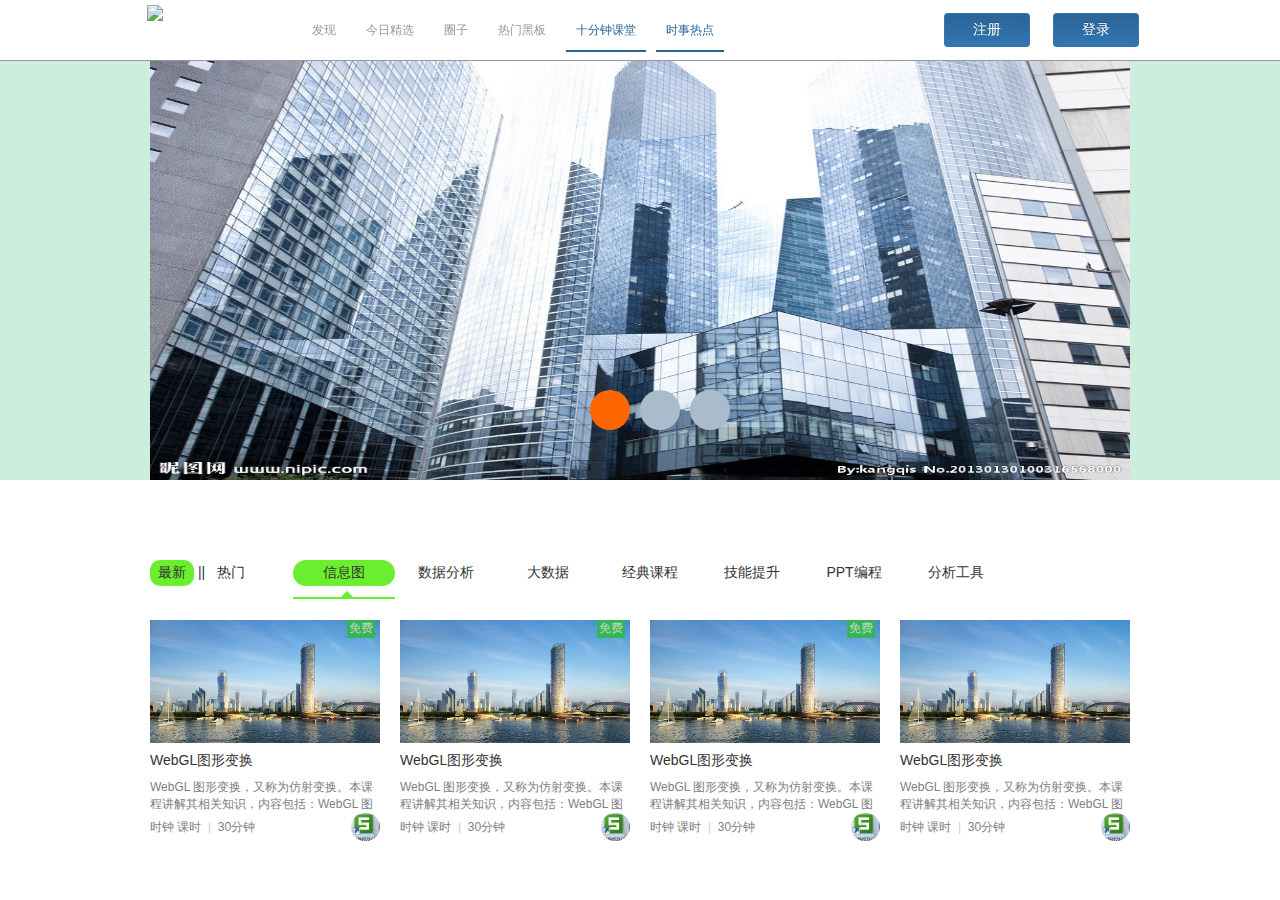
==== index.htm @ a3848d49 "主页修复" ====
<html xmlns="http://www.w3.org/1999/xhtml"><head>
    <meta http-equiv="Content-Type" content="text/html; charset=utf-8">
    <meta name="language" content="en">
    <meta http-equiv="X-UA-Compatible" content="IE=edge">
	<meta property="qc:admins" content="147147623262164525346367">
	<meta property="wb:webmaster" content="0766680cb5bd4655">
    <link href="/img/icon/site.ico" rel="icon" type="image/x-icon">
    <link href="/img/icon/site.ico" rel="shortcut icon" type="image/x-icon">
    <link href="/img/icon/site.png" rel="apple-touch-icon">
    <link rel="stylesheet" type="text/css" href="css/header.css">
    <link rel="stylesheet" type="text/css" href="css/classIndex.css">
    	<meta name="keywords" content="信息图,数据可视化,信息可视化,数据分析,大数据,信息图定制,信息图研究,知识分享,研究,兴趣">
<meta name="description" content="研趣网--聪明的研究者\学习者都在这里！">
<link rel="stylesheet" type="text/css" href="/css/simple/courseList.css">
<!-- <script type="text/javascript" src="/assets/6b9c3d24/jquery.js"></script> -->
<title>研趣网</title>
	<script type="text/javascript" src="/js/common.js"></script>
<style type="text/css">#yddContainer{display:block;font-family:Microsoft YaHei;position:relative;width:100%;height:100%;top:-4px;left:-4px;font-size:12px;border:1px solid}#yddTop{display:block;height:22px}#yddTopBorderlr{display:block;position:static;height:17px;padding:2px 28px;line-height:17px;font-size:12px;color:#5079bb;font-weight:bold;border-style:none solid;border-width:1px}#yddTopBorderlr .ydd-sp{position:absolute;top:2px;height:0;overflow:hidden}.ydd-icon{left:5px;width:17px;padding:0px 0px 0px 0px;padding-top:17px;background-position:-16px -44px}.ydd-close{right:5px;width:16px;padding-top:16px;background-position:left -44px}#yddKeyTitle{float:left;text-decoration:none}#yddMiddle{display:block;margin-bottom:10px}.ydd-tabs{display:block;margin:5px 0;padding:0 5px;height:18px;border-bottom:1px solid}.ydd-tab{display:block;float:left;height:18px;margin:0 5px -1px 0;padding:0 4px;line-height:18px;border:1px solid;border-bottom:none}.ydd-trans-container{display:block;line-height:160%}.ydd-trans-container a{text-decoration:none;}#yddBottom{position:absolute;bottom:0;left:0;width:100%;height:22px;line-height:22px;overflow:hidden;background-position:left -22px}.ydd-padding010{padding:0 10px}#yddWrapper{color:#252525;z-index:10001;background:url(chrome-extension://eopjamdnofihpioajgfdikhhbobonhbb/ab20.png);}#yddContainer{background:#fff;border-color:#4b7598}#yddTopBorderlr{border-color:#f0f8fc}#yddWrapper .ydd-sp{background-image:url(chrome-extension://eopjamdnofihpioajgfdikhhbobonhbb/ydd-sprite.png)}#yddWrapper a,#yddWrapper a:hover,#yddWrapper a:visited{color:#50799b}#yddWrapper .ydd-tabs{color:#959595}.ydd-tabs,.ydd-tab{background:#fff;border-color:#d5e7f3}#yddBottom{color:#363636}#yddWrapper{min-width:250px;max-width:400px;}</style><style id="style-1-cropbar-clipper">/* Copyright 2014 Evernote Corporation. All rights reserved. */
.en-markup-crop-options {
    top: 18px !important;
    left: 50% !important;
    margin-left: -100px !important;
    width: 200px !important;
    border: 2px rgba(255,255,255,.38) solid !important;
    border-radius: 4px !important;
}

.en-markup-crop-options div div:first-of-type {
    margin-left: 0px !important;
}
</style></head>

<body>
<!--防止另存为 无效-->
<noscript>
&lt;iframe src="*.html"&gt;&lt;/iframe&gt;
</noscript>

<div id="contents" class="contents">


<div id="header1">
    <div class="wrapper auto-width" style="width: 1007px;">
        <div class="head-menu-search">
<!--			<a id="logo" href="/">研趣网</a>-->
			<a id="logo" href="/" style="width: 150px" title="研趣网"><img src="/img/icon/logo-4.png"> </a>
            <div id="navbar">
                <a href="/">发现</a>
                <a href="/today/index">今日精选</a>
                <a href="/site/circle">圈子</a>
                <a href="/site/board">热门黑板</a>
				<a class="active" href="/site/course">十分钟课堂</a>
                <a class="active" href="/hot">时事热点</a>

                <div class="search-wrap hidden">
                    <form method="get" action="/" name="q-search" id="q-search">
                    <input id="quick-search" name="q" type="text" autocomplete="off" placeholder="搜索图表" class="q-s-i">
                    <a class="icon-search-wrap"><i class="icon-search"></i></a>
                    </form>
                </div>
                
            	<a class="search-toggle" title="搜索"><i class="icon-search"></i></a>
                <a class="a-wx" href="#" title="微信二维码"> <i class="icon-wx">&nbsp;</i>
                	<div class="wx-code hidden" style="display: none;">
                    <img src="/img/icon/wx-code-170.jpg" alt="微信二维码">
                    </div>
                </a>
                <a class="a-wb" href="http://weibo.com/u/5254083469" target="_blank" title="微博"><i class="icon-wb">&nbsp;</i>&nbsp;</a>
            </div>
        </div>
        		<div class="btngrp">
			  <a href="/user/register" class="btn btn-success" target="_blank">注册</a>
			  <a href="/user/login" class="btn btn-success" target="_blank">登录</a>
		</div>
		<script type="text/javascript"> var u={}; </script>
            </div>
    
</div>
<div id="head-box" data-tips="占位"></div>

<!-- <div id="menu-group">
  <p class="auto-margin auto-width head-tips" style="width: 1007px;">首个数据可视化研究和分享的专业平台</p>
</div> -->

  <div id="container">
<!-- <div class="container">
    <div class="course-head">
        <h2>热门课堂
            <div class="filter">
                <a href="/site/course?orderBy=hot" class="active">热门</a>
                <span>|</span>
                <a href="/site/course?orderBy=latest" class="">最新</a>
    <span>|</span>
               <a href="/site/course" class="">我的</a>
            </div>
        </h2>
    </div>

    <dl id="waterfall">
                <dd class="course-list">
            <div class="course-item">
                <div class="course-img">
                    <a href="/course/index/1">
                        <img src="/js/umeditor/php/upload/20150724/14377268003633.jpg" alt="1" class="img-responsive transform">
                    </a>
                </div>
                <div class="course-info">
                    <div class="title">
                        <a class="title-text" href="/course/index/1">
                            第一堂课                        </a>
                        <a href="/sns/board/100363" title="岚岚">
                            <img class="head-img" src="http://img.rinterest.cn/img/user/20150314/h/irF5JN5550314e0d0c82.png" height="26" width="26">
                        </a>
                    </div>
                    <div class="metas clearfix">
                        <span class="num" title="学员数"><i class="icon-member"></i>3</span>
                        <span class="comment" title="评论数"><i class="icon-comment"></i>2</span>
                        <span class="course-price-widget">
                            <span class="price">免费</span>
                        </span>
                    </div>
                </div>
            </div>
        </dd>
                <dd class="course-list">
            <div class="course-item">
                <div class="course-img">
                    <a href="/course/index/5">
                        <img src="/img/course/201508/s/jioc4Wb55d1515dab148.gif" alt="5" class="img-responsive transform">
                    </a>
                </div>
                <div class="course-info">
                    <div class="title">
                        <a class="title-text" href="/course/index/5">
                            课堂5                        </a>
                        <a href="/sns/board/100366" title="金东华2">
                            <img class="head-img" src="http://img.rinterest.cn/img/user/20150820/h/f0ITrLe55d5327a031f7.jpg" height="26" width="26">
                        </a>
                    </div>
                    <div class="metas clearfix">
                        <span class="num" title="学员数"><i class="icon-member"></i>0</span>
                        <span class="comment" title="评论数"><i class="icon-comment"></i>0</span>
                        <span class="course-price-widget">
                            <span class="price">0.01 元</span>
                        </span>
                    </div>
                </div>
            </div>
        </dd>
                <dd class="course-list">
            <div class="course-item">
                <div class="course-img">
                    <a href="/course/index/2">
                        <img src="/img/pin/201507/24/m/yWwpy5F55b20e3fc7574.jpg" alt="2" class="img-responsive transform">
                    </a>
                </div>
                <div class="course-info">
                    <div class="title">
                        <a class="title-text" href="/course/index/2">
                            第二堂课                        </a>
                        <a href="/sns/board/100366" title="金东华2">
                            <img class="head-img" src="http://img.rinterest.cn/img/user/20150820/h/f0ITrLe55d5327a031f7.jpg" height="26" width="26">
                        </a>
                    </div>
                    <div class="metas clearfix">
                        <span class="num" title="学员数"><i class="icon-member"></i>0</span>
                        <span class="comment" title="评论数"><i class="icon-comment"></i>1</span>
                        <span class="course-price-widget">
                            <span class="price">989.23 元</span>
                        </span>
                    </div>
                </div>
            </div>
        </dd>
            </dl>
  </div>
 -->
    <div class="banner" id="banner-id">
      <div class="banner-wth980">
        <div class="banner-cont banner">
          <ul class="banner-pic-wrap" id="banner-pic-cont">
            <li class="tuijian" ><a href="###"><img id="tuijian1" src="img/01.jpg" alt="推荐课程1"></a>推荐1</li>
            <li class="tuijian" ><a href="###"><img id="tuijian2" src="img/02.jpg" alt="推荐课程2"></a>推荐2</li>
            <li class="tuijian" ><a href="###"><img id="tuijian3" src="img/03.jpg" alt="推荐课程3"></a>推荐3</li>
          </ul>
        <!--  <div class="tab-icon">
          <a class="curr"></a>
          <a class=""></a>
          <a class=""></a>
        </div> -->
          <a href="#" class="left-btn unslider-arrow prev" id="left-btn" title="向后"></a>
          <a href="#" class="right-btn unslider-arrow next" id="right-btn" title="向前"></a>
        </div>
      </div>
    </div>
    
    <div class="cont">
      <div style="visibility: hidden;height: 60px; line-height: 60px;">留作网站活动宣传展示的位置</div>
      <div class="classify">
        <div class="hot-and-newest">
          <a class="bgc-change" alt="最新">最新</a>
          <span>||</span>
          <a alt="热门">热门</a>
        </div>
        <div class="course-type">
          <ul>
            <li class="course-item-bgc" id="course-item1">信息图</li>
            <li id="course-item2">数据分析</li>
            <li id="course-item3">大数据</li>
            <li id="course-item4">经典课程</li>
            <li id="course-item5">技能提升</li>
            <li id="course-item6">PPT编程</li>
            <li id="course-item7">分析工具</li>
          </ul>
          <div class="bordr-line"></div>
        </div>
      </div>
      <div class="course-cont clearfix">
        <div class="course-list-wrap">
          <div class="course-info">
            <div class="cs-info-img">
             <a href="###" id="playId1" title="课程封面">
               <img src="img/03.jpg" alt="课程名称" title="课程名称">
             </a>
              <i class="play-icon"></i>
              <span class="free-label">免费</span>
            </div>
            <h2 class="course-title">WebGL图形变换</h2>
            <div class="course-introduce">
              <p>
                WebGL 图形变换，又称为仿射变换。本课程讲解其相关知识，内容包括：WebGL 图形的平移、缩放和旋转，理论结合实践，希望帮助学员深入理解并掌握。
              </p>
            </div>
             <div class="course-relative">
               <div class="course-duration clearfix">
                 <i>时钟</i>
                 <span>课时&nbsp;</span>
                 <span class="divise-line">|</span>
                 <span>&nbsp;30分钟</span>
               </div>
               <div class="course-teacher clearfix">
                 <img src="img/05.jpg" alt="授课老师">
               </div>
               <span class="course-stds">2015人在学</span>
               <div style="width:100;height:2.4em;visibility:hidden;">占位</div>
                <div class="choose-more">
                  <em>4.9分</em>
                  <!-- <em class="course-need-pay">￥99</em> -->
                </div>
             </div>

          </div>
          <div class="course-info">
            <div class="cs-info-img">
              <a href="###" id="playId1" title="课程封面">
                <img  src="img/03.jpg" alt="课程名称" title="课程名称">
              </a>
              <i class="play-icon"></i>
              <span class="free-label">免费</span>
            </div>
            <h2 class="course-title">WebGL图形变换</h2>
            <div class="course-introduce">
              <p>
                WebGL 图形变换，又称为仿射变换。本课程讲解其相关知识，内容包括：WebGL 图形的平移、缩放和旋转，理论结合实践，希望帮助学员深入理解并掌握。
              </p>
            </div>
             <div class="course-relative">
               <div class="course-duration clearfix">
                 <i>时钟</i>
                 <span>课时&nbsp;</span>
                 <span class="divise-line">|</span>
                 <span>&nbsp;30分钟</span>
               </div>
               <div class="course-teacher clearfix">
                 <img src="img/05.jpg" alt="授课老师">
               </div>
               <span class="course-stds">2015人在学</span>
               <div style="width:100;height:2.4em;visibility:hidden;">占位</div>
                <div class="choose-more">
                  <em>4.9分</em>
                  <!-- <em class="course-need-pay">￥99</em> -->
                </div>
             </div>

          </div>
          <div class="course-info">
            <div class="cs-info-img">
             <a href="###" id="playId1" title="课程封面">
                <img src="img/03.jpg" alt="课程名称" title="课程名称">
              </a>
              <i class="play-icon"></i>
              <span class="free-label">免费</span>
            </div>
            <h2 class="course-title">WebGL图形变换</h2>
            <div class="course-introduce">
              <p>
                WebGL 图形变换，又称为仿射变换。本课程讲解其相关知识，内容包括：WebGL 图形的平移、缩放和旋转，理论结合实践，希望帮助学员深入理解并掌握。
              </p>
            </div>
             <div class="course-relative">
               <div class="course-duration clearfix">
                 <i>时钟</i>
                 <span>课时&nbsp;</span>
                 <span class="divise-line">|</span>
                 <span>&nbsp;30分钟</span>
               </div>
               <div class="course-teacher clearfix">
                 <img src="img/05.jpg" alt="授课老师">
               </div>
               <span class="course-stds">2015人在学</span>
               <div style="width:100;height:2.4em;visibility:hidden;">占位</div>
                <div class="choose-more">
                  <em>4.9分</em>
                  <!-- <em class="course-need-pay">￥99</em> -->
                </div>
             </div>

          </div>
          <div class="course-info">
            <div class="cs-info-img">
              <a href="###" id="playId1" title="课程封面">
                <img src="img/03.jpg" alt="课程名称" title="课程名称">
              </a>
              <i class="play-icon"></i>
              <!-- <span class="free-label">免费</span> -->
            </div>
            <h2 class="course-title">WebGL图形变换</h2>
            <div class="course-introduce">
              <p>
                WebGL 图形变换，又称为仿射变换。本课程讲解其相关知识，内容包括：WebGL 图形的平移、缩放和旋转，理论结合实践，希望帮助学员深入理解并掌握。
              </p>
            </div>
             <div class="course-relative">
               <div class="course-duration clearfix">
                 <i>时钟</i>
                 <span>课时&nbsp;</span>
                  <span class="divise-line">|</span>
                 <span>&nbsp;30分钟</span>
               </div>
               <div class="course-teacher clearfix">
                 <img src="img/05.jpg" alt="授课老师">
               </div>
               <span class="course-stds clearfix">2015人在学</span>
               <div style="width:100;height:2.4em;visibility:hidden;">占位</div>
                <div class="choose-more">
                  <em>4.9分</em>
                  <em class="course-need-pay">￥99</em>
                </div>
             </div>
            
          </div>





           <div class="course-info">
            <div class="cs-info-img">
              <a href="###" id="playId1" title="课程封面">
                <img src="img/03.jpg" alt="课程名称" title="课程名称">
              </a>
              <i class="play-icon"></i>
              <!-- <span class="free-label">免费</span> -->
            </div>
            <h2 class="course-title">WebGL图形变换</h2>
            <div class="course-introduce">
              <p>
                WebGL 图形变换，又称为仿射变换。本课程讲解其相关知识，内容包括：WebGL 图形的平移、缩放和旋转，理论结合实践，希望帮助学员深入理解并掌握。
              </p>
            </div>
             <div class="course-relative">
               <div class="course-duration clearfix">
                 <i>时钟</i>
                 <span>课时&nbsp;</span>
                  <span class="divise-line">|</span>
                 <span>&nbsp;30分钟</span>
               </div>
               <div class="course-teacher clearfix">
                 <img src="img/05.jpg" alt="授课老师">
               </div>
               <span class="course-stds clearfix">2015人在学</span>
               <div style="width:100;height:2.4em;visibility:hidden;">占位</div>
                <div class="choose-more">
                  <em>4.9分</em>
                  <em class="course-need-pay">￥99</em>
                </div>
             </div>
            
          </div> <div class="course-info">
            <div class="cs-info-img">
              <a href="###" id="playId1" title="课程封面">
                <img src="img/03.jpg" alt="课程名称" title="课程名称">
              </a>
              <i class="play-icon"></i>
              <!-- <span class="free-label">免费</span> -->
            </div>
            <h2 class="course-title">WebGL图形变换</h2>
            <div class="course-introduce">
              <p>
                WebGL 图形变换，又称为仿射变换。本课程讲解其相关知识，内容包括：WebGL 图形的平移、缩放和旋转，理论结合实践，希望帮助学员深入理解并掌握。
              </p>
            </div>
             <div class="course-relative">
               <div class="course-duration clearfix">
                 <i>时钟</i>
                 <span>课时&nbsp;</span>
                  <span class="divise-line">|</span>
                 <span>&nbsp;30分钟</span>
               </div>
               <div class="course-teacher clearfix">
                 <img src="img/05.jpg" alt="授课老师">
               </div>
               <span class="course-stds clearfix">2015人在学</span>
               <div style="width:100;height:2.4em;visibility:hidden;">占位</div>
                <div class="choose-more">
                  <em>4.9分</em>
                  <em class="course-need-pay">￥99</em>
                </div>
             </div>
            
          </div> <div class="course-info">
            <div class="cs-info-img">
              <a href="###" id="playId1" title="课程封面">
                <img src="img/03.jpg" alt="课程名称" title="课程名称">
              </a>
              <i class="play-icon"></i>
              <!-- <span class="free-label">免费</span> -->
            </div>
            <h2 class="course-title">WebGL图形变换</h2>
            <div class="course-introduce">
              <p>
                WebGL 图形变换，又称为仿射变换。本课程讲解其相关知识，内容包括：WebGL 图形的平移、缩放和旋转，理论结合实践，希望帮助学员深入理解并掌握。
              </p>
            </div>
             <div class="course-relative">
               <div class="course-duration clearfix">
                 <i>时钟</i>
                 <span>课时&nbsp;</span>
                  <span class="divise-line">|</span>
                 <span>&nbsp;30分钟</span>
               </div>
               <div class="course-teacher clearfix">
                 <img src="img/05.jpg" alt="授课老师">
               </div>
               <span class="course-stds clearfix">2015人在学</span>
               <div style="width:100;height:2.4em;visibility:hidden;">占位</div>
                <div class="choose-more">
                  <em>4.9分</em>
                  <em class="course-need-pay">￥99</em>
                </div>
             </div>
            
          </div> <div class="course-info">
            <div class="cs-info-img">
              <a href="###" id="playId1" title="课程封面">
                <img src="img/03.jpg" alt="课程名称" title="课程名称">
              </a>
              <i class="play-icon"></i>
              <!-- <span class="free-label">免费</span> -->
            </div>
            <h2 class="course-title">WebGL图形变换</h2>
            <div class="course-introduce">
              <p>
                WebGL 图形变换，又称为仿射变换。本课程讲解其相关知识，内容包括：WebGL 图形的平移、缩放和旋转，理论结合实践，希望帮助学员深入理解并掌握。
              </p>
            </div>
             <div class="course-relative">
               <div class="course-duration clearfix">
                 <i>时钟</i>
                 <span>课时&nbsp;</span>
                  <span class="divise-line">|</span>
                 <span>&nbsp;30分钟</span>
               </div>
               <div class="course-teacher clearfix">
                 <img src="img/05.jpg" alt="授课老师">
               </div>
               <span class="course-stds clearfix">2015人在学</span>
               <div style="width:100;height:2.4em;visibility:hidden;">占位</div>
                <div class="choose-more">
                  <em>4.9分</em>
                  <em class="course-need-pay">￥99</em>
                </div>
             </div>
            
          </div>
        </div>
      </div>

      <div class="load-more"><a>更多课程</a></div>

      <div class="Consulting" style="display: none">
        <div>
          <h3>推荐的机构或讲师</h3>
          <a href="" >申请加入</a>
        </div>
        <div class="Consult-wrap">
          <div class="Consult-list1"></div>
          <div class="Consult-list2"></div>
          <div class="Consult-list3"></div>
          <div class="Consult-list4"></div>
          <div class="Consult-list5"></div>
        </div>
      </div>
    </div>
    </div>
  <script src="js/jquery-1.11.3.js"></script>
  <script src="js/courseIndex.js"></script>
  <script src="js/unslider.js"></script>
  <script >
    $(function() { 
        $('.banner').unslider({
          dots: true,
          fluid: true,  //false支持响应式
          arrow : false
        });
        
        $('.unslider-arrow').click(function() {
          var unslider = $('.banner').unslider();
          var fn = this.className.split(' ')[1];
          unslider.data('unslider')[fn]();
        });
    });
  </script>
</body>
</html>
---- css/header.css ----
@charset "utf-8";body{font:100%/1.4 "微软雅黑",Arial,Helvetica,Verdana;background:url(../images/bg.gif) repeat #eee;text-align:left}html,body,h1,h2,h3,h4,h5,h6,fieldset,legend,div,p{padding:0;margin:0;text-align:left}ol,ul,ul li,dl,dl dd{list-style:none;padding:0;margin:0}.container{width:980px;margin:0 auto;display:block}em,i{font-style:normal}a img{border:0}a,a:link,a:active,a:focus{text-decoration:none;color:#999}a:hover{text-decoration:none}*:focus{outline:0}.left{float:left;text-align:left}.right{float:right;text-align:right}.width-100{width:100px}.width-200{width:200px}.width-300{width:300px}.width-400{width:400px}.m-l-10{margin-left:10px}.m-l-20{margin-left:20px}.f-12{font-size:12px}.f-14{font-size:14px}.f-16{font-size:16px}.hidden{display:none}.opacity{filter:alpha(opacity=80);opacity:.8}body{background:url(../images/slash-bg.jpg) repeat #f8f8f8;background-image:none}a:hover{color:#2a6496}html,body{overflow:hidden}#header1{position:fixed;top:0;left:0;width:100%;height:60px;z-index:997;margin-bottom:2px;border-bottom:1px solid #999;background-color:#fff}#header1 .wrapper{width:80%;margin:0 auto;height:50px}#header1 .wrapper .btngrp{height:50px;width:220px;float:right;padding-top:8px;margin-top:5px}#header1 .wrapper .btngrp a{color:#fff;width:60px;margin-left:20px}#header1 .wrapper .head-menu-search{width:72%;text-align:left;float:left}#header1 .wrapper .head-menu-search #logo{text-align:left;float:left;width:90px;height:60px;line-height:60px;vertical-align:middle;margin-left:10px;font-size:20px;font-weight:600;color:#2a6496}#header1 .wrapper .head-menu-search #logo img{margin-top:5px}#header1 .wrapper .head-menu-search .search-wrap{padding-left:5px;text-align:left;float:left;position:relative;margin:4px 10px 0 0}#header1 .wrapper .head-menu-search .search-wrap .q-s-i{height:30px;line-height:30px;padding:0 10px;color:#999;width:150px;padding-right:50px;border:1px solid #f60;font-size:14px;box-shadow:1px 1px 3px #ff8533 inset;-webkit-box-shadow:1px 1px 3px #ff8533 inset;-moz-box-shadow:1px 1px 3px #ff8533 inset;-webkit-border-radius:4px;-moz-border-radius:4px;-ms-border-radius:4px;-o-border-radius:4px;border-radius:4px}#header1 .wrapper .head-menu-search .search-wrap .icon-search-wrap{position:absolute;top:0;right:-8px;width:40px;height:32px;line-height:32px;text-align:center;cursor:pointer;display:inline-block;background-color:#ccc;-webkit-border-radius:0 4px 4px 0;-moz-border-radius:0 4px 4px 0;-ms-border-radius:0 4px 4px 0;-o-border-radius:0 4px 4px 0;border-radius:0 4px 4px 0;background-color:#f60;*background-color:#f60;background-image:-moz-linear-gradient(top,#f60,#ff8533);background-image:-webkit-gradient(linear,left top,left bottom,color-stop(0,#f60),color-stop(1,#ff8533));background-image:-o-linear-gradient(top,#f60,#ff8533);filter:progid:DXImageTransform.Microsoft.gradient(startColorstr='#ff6600',endColorstr='#ff8533',GradientType='0')}#header1 .wrapper .head-menu-search .search-wrap .icon-search-wrap:hover{background-image:none;background-color:#ff8533}#header1 .wrapper .head-menu-search .search-wrap .icon-search{background:url(../images/glyphicons-halflings.png) -42px 6px no-repeat;width:24px;height:24px;line-height:24px;margin:3px 0 0 10px;float:left}#header1 .wrapper #navbar{height:40px;line-height:40px;margin-top:10px}#header1 .wrapper #navbar .operate{text-align:left;float:left}#header1 .wrapper #navbar a{padding:0 10px;display:block;text-align:left;float:left;margin:0 5px}#header1 .wrapper #navbar a.active{border-bottom:2px solid #2a6496;color:#2a6496}#header1 .wrapper #navbar a:color{color:#f60;border-bottom:2px solid #f60}#header1 .wrapper #navbar .a-wx,#header1 .wrapper #navbar .a-wb{margin-top:15px;padding:0;width:20px}#header1 .wrapper #navbar .icon-wb{background:url(../images/wx-wb.png) -16px 0 no-repeat;width:16px;height:16px;text-align:left;float:left}#header1 .wrapper #navbar .icon-wx{background:url(../images/wx-wb.png) 0 0 no-repeat;width:16px;text-align:left;float:left;height:16px}#header1 .wrapper #navbar .a-wb:hover>.icon-wb{background:url(../images/wx-wb.png) -16px -16px no-repeat}#header1 .wrapper #navbar .a-wx:hover>.icon-wx{background:url(../images/wx-wb.png) 0 -16px no-repeat}#header1 .wrapper #navbar .search-toggle{margin-top:10px;cursor:pointer}#header1 .wrapper #navbar .search-toggle .icon-search{background:url(../images/glyphicons-halflings.png) -42px 6px no-repeat;width:24px;height:24px;float:left}#header1 .wrapper #user-info{height:50px;line-height:50px;width:25%;float:right;z-index:998;padding-left:2px}#header1 .wrapper #user-info li{width:100px;float:right;position:relative;margin-top:10px;margin-left:1px;cursor:pointer;color:#eee;color:#333}#header1 .wrapper #user-info li .user-pop-wrap{position:absolute;top:40px;left:-5px;width:150px;height:auto;display:none}#header1 .wrapper #user-info li .user-pop-wrap .pop-head-top{width:100%;height:10px;overflow:hidden;text-align:left;float:left;display:block}#header1 .wrapper #user-info li .user-pop-wrap .pop-head-top .icon-top{width:18px;height:10px;left:18px;top:7px;background:url(../images/top-arrow.png) no-repeat;position:absolute}#header1 .wrapper #user-info li .user-pop-wrap .user-pop{box-shadow:0 0 5px 1px #888;-webkit-box-shadow:0 0 5px 1px #888;-moz-box-shadow:0 0 5px 1px #888;background-color:#fff;margin:5px;height:auto;overflow:hidden;text-align:left;float:left}#header1 .wrapper #user-info li .user-pop-wrap .user-pop .list-a{width:150px;height:40px;line-height:40px;text-align:left;float:left;display:block;color:#999}#header1 .wrapper #user-info li .user-pop-wrap .user-pop .list-a i{height:14px;line-height:14px;width:14px;background:url(../images/glyphicons-halflings.png) no-repeat;overflow:hidden;text-align:left;float:left;margin:13px}#header1 .wrapper #user-info li .user-pop-wrap .user-pop .list-a .icon-upload{background-position:-288px -144px}#header1 .wrapper #user-info li .user-pop-wrap .user-pop .list-a .icon-increate{background-position:-216px 0}#header1 .wrapper #user-info li .user-pop-wrap .user-pop .list-a .icon-my{background-position:-168px 0}#header1 .wrapper #user-info li .user-pop-wrap .user-pop .list-a .icon-fans{background-position:-240px -24px}#header1 .wrapper #user-info li .user-pop-wrap .user-pop .list-a .icon-letter{background-position:-72px 0}#header1 .wrapper #user-info li .user-pop-wrap .user-pop .list-a .icon-logout{background-position:-336px -96px}#header1 .wrapper #user-info li .user-pop-wrap .user-pop .list-a .icon-setting{background-position:-360px -144px}#header1 .wrapper #user-info li .user-pop-wrap .user-pop .list-a:hover{color:#333;background-color:#2a6496}#header1 .wrapper #user-info li .user-pop-wrap .user-pop .a-line{border-bottom:1px solid #ccc}#header1 .wrapper #user-info li .long-pop{width:500px;left:-300px;z-index:99999}#header1 .wrapper #user-info li .long-pop .pop-head-top .icon-top{left:312px}#header1 .wrapper #user-info li .long-pop dt,#header1 .wrapper #user-info li .long-pop h4{background-color:#edf0f7;color:#647892;height:36px;line-height:36px;padding:0 20px;text-align:left;float:left;overflow:hidden;width:460px}#header1 .wrapper #user-info li .long-pop dd{height:45px;line-height:45px;width:460px;padding:0 20px;text-align:left;float:left;overflow:hidden;border-top:1px solid #e2e2e2;position:relative}#header1 .wrapper #user-info li .long-pop dd .msg-name{width:100px;border-right:1px dotted #c8c8c8;text-align:left;float:left;font-weight:600;font-size:14px;color:#353034}#header1 .wrapper #user-info li .long-pop dd .msg-body{width:340px;text-align:left;float:left;font-size:14px;padding-left:15px;display:block;overflow:hidden;color:#4c4c4c}#header1 .wrapper #user-info li .long-pop dd .msg-body a{float:none;display:inline;height:45px;line-height:45px;vertical-align:middle;border:0;color:#3f3f3f;padding-left:5px}#header1 .wrapper #user-info li .long-pop dd .msg-body a img{width:30px;height:30px;margin-top:7px;text-align:left;float:left;margin-right:5px;-webkit-border-radius:2px;-moz-border-radius:2px;-ms-border-radius:2px;-o-border-radius:2px;border-radius:2px}#header1 .wrapper #user-info li .long-pop dd .msg-body a:hover{color:#f60;text-decoration:underline}#header1 .wrapper #user-info li .long-pop dd .msg-body .msg-time{font-size:12px;padding-left:15px;color:#999}#header1 .wrapper #user-info li .long-pop dd .icon-msg-delete{position:absolute;width:24px;height:24px;line-height:24px;right:10px;top:10px;display:block;background:url(../images/glyphicons-halflings.png) -451px 5px no-repeat;cursor:pointer}#header1 .wrapper #user-info li .long-pop dd:hover{background-color:#f2f2f2}#header1 .wrapper #user-info li .long-pop .msg-end{border-top:1px solid #e2e2e2}#header1 .wrapper #user-info li .long-pop .msg-end span{text-align:center;width:50%;text-align:left;float:left}#header1 .wrapper #user-info li .long-pop .msg-end .msg-more a{color:#647892}#header1 .wrapper #user-info li .long-pop .msg-end .msg-more a:hover{text-decoration:underline}#header1 .wrapper #user-info li .long-pop .empty-msg{width:100%;height:120px;line-height:120px;text-align:center;overflow:hidden;text-align:left;float:left;color:#999}#header1 .wrapper #user-info li #msg-loading{width:100%;height:100px;line-height:100px;text-align:center;vertical-align:middle;text-align:left;float:left;overflow:hidden}#header1 .wrapper #user-info li #msg-loading img{margin-top:40px}#header1 .wrapper #user-info #add{height:40px;line-height:40px;width:40px;height:auto;min-height:40px}#header1 .wrapper #user-info #add .icon-plus{width:30px;height:30px;line-height:30px;background:url(../images/site-icon.png) -240px 0 no-repeat;margin:5px;overflow:hidden;text-align:left;float:left}#header1 .wrapper #user-info #add .icon-plus:hover{background:url(../images/site-icon-hover.png) -240px 0 no-repeat}#header1 .wrapper #user-info #add .user-pop{width:150px}#header1 .wrapper #user-info #msg{height:40px;line-height:40px;width:40px;height:auto;min-height:40px}#header1 .wrapper #user-info #msg .icon-alarm{width:30px;height:30px;line-height:30px;background:url(../images/site-icon.png) -120px 0 no-repeat;margin:5px;overflow:hidden;text-align:left;float:left}#header1 .wrapper #user-info #msg .icon-alarm:hover{background:url(../images/site-icon-hover.png) -120px 0 no-repeat}#header1 .wrapper #user-info #msg .icon-alarm b{width:20px;height:20px;line-height:20px;background-color:#2a6496;font-family:Georgia;font-size:16px;font-weight:100;position:absolute;text-align:center;color:#fff;top:20px;left:20px}#header1 .wrapper #user-info #i{width:auto;height:40px;line-height:40px;font-size:16px;padding:0 10px}#header1 .wrapper #user-info #i span img{width:30px;height:30px;margin:5px 10px 0 0;text-align:left;float:left}#header1 .wrapper #user-info #i span b{font-weight:400;width:auto;padding-right:10px;text-align:left;float:left}#header1 .wrapper #user-info #i span .icon-drop{background:url(../images/glyphicons-halflings.png) -312px -120px no-repeat;overflow:hidden;text-align:left;float:left;margin:12px 5px;height:14px;line-height:14px;width:14px}#header1 .wrapper #user-info li.li-click .user-pop-wrap{display:block}#header1 .wrapper #user-info li.li-hover{color:#2a6496;background-color:#f4f4f4}#header1 .wrapper #user-info li.li-hover .user-pop-wrap{display:block}#header1 .blank-bottom{width:100%;height:12px;background-color:#e5e5e5}#head-box{height:60px}.btn{display:inline-block;padding:6px 12px;font-size:14px;font-weight:normal;line-height:1.42857;text-align:center;white-space:nowrap;vertical-align:middle;cursor:pointer;background-image:none;border:1px solid transparent;border-radius:4px 4px 4px 4px;-moz-user-select:none;color:#fff;background-color:#2a6496;border-color:#3277b2 #3277b2 #22517a}.btn:hover{color:#eee;background-color:#22517a}.btn-white{color:#444;background-color:#fff;background-image:-moz-linear-gradient(top,#fff,#f9f9f9);background-image:-webkit-gradient(linear,left top,left bottom,color-stop(0,#fff),color-stop(1,#f9f9f9));background-image:-o-linear-gradient(top,#fff,#f9f9f9);filter:progid:DXImageTransform.Microsoft.gradient(startColorstr='#ffffff',endColorstr='#f9f9f9',GradientType='0');border-color:#ccc}.btn-white:hover{color:#444;background-color:#f6f6f6;background-image:-moz-linear-gradient(top,#fff,#eee);background-image:-webkit-gradient(linear,left top,left bottom,color-stop(0,#fff),color-stop(1,#eee));background-image:-o-linear-gradient(top,#fff,#eee);filter:progid:DXImageTransform.Microsoft.gradient(startColorstr='#ffffff',endColorstr='#eeeeee',GradientType='0');border-color:#ccc}.btn-success{color:#fff;text-shadow:0 -1px 0 rgba(0,0,0,0.25);background-color:#2a6496;*background-color:#2a6496;background-image:-moz-linear-gradient(top,#2a6496,#3276b1);background-image:-webkit-gradient(linear,left top,left bottom,color-stop(0,#2a6496),color-stop(1,#3276b1));background-image:-o-linear-gradient(top,#2a6496,#3276b1);filter:progid:DXImageTransform.Microsoft.gradient(startColorstr='#2a6496',endColorstr='#3276b1',GradientType='0');background-repeat:repeat-x;border-color:#3277b2 #3277b2 #3276b1}.btn-success:hover,.btn-success:focus,.btn-success:active,.btn-success.active,.btn-success.disabled,.btn-success[disabled]{color:#fff;background-color:#3276b1;background-image:none;*background-color:#3276b1}.btn-success:active,.btn-success.active{background-color:#3276b1}#search-text{display:block;width:100%;height:34px;font-size:14px;line-height:1.42857;color:#555;vertical-align:middle;background-color:#fff;background-image:none;border:1px solid #ccc;box-shadow:0 1px 1px rgba(0,0,0,0.075) inset;transition:border-color .15s ease-in-out 0s,box-shadow .15s ease-in-out 0s}#search-text:focus{border-color:#66afe9;outline:0 none;box-shadow:0 1px 1px rgba(0,0,0,0.075) inset,0px 0 8px rgba(102,175,233,0.6)}#meny{position:fixed;z-index:99998;width:36px;background:#fff;top:0;left:0;height:100%;overflow:hidden;padding-top:10px;box-shadow:1px 1px 5px #ccc;-webkit-box-shadow:1px 1px 5px #ccc;-moz-box-shadow:1px 1px 5px #ccc;color:#666}#meny-bg{position:absolute;top:0;left:0;width:100%;height:100%;background-color:#000;opacity:.1;filter:alpha(opacity=10);z-index:99998;display:none}#meny-arrow{position:absolute;z-index:99999;width:36px;background:url(../images/ok.png) center center no-repeat #f8f8f8;top:0;right:0;height:100%;overflow:hidden}#meny .meny-wrap{width:295px;overflow:hidden}#meny .row{padding-left:15px;font-family:"Microsoft YaHei","微软雅黑";padding-top:5px;padding-bottom:5px}#meny .row h4{height:24px;line-height:24px;width:95%;display:block;text-align:left;float:left;padding-left:4px}#meny .row h4 a{color:#666;font-size:1em}#meny .row h4 a:hover{color:#2a6496}#meny .row ul{text-align:left;float:left;padding:5px 0;width:270px}#meny .row ul li{padding:0;height:24px;line-height:24px;float:left;margin:6px 0;width:42px;height:30px;line-height:30px;-webkit-border-radius:8px;-moz-border-radius:8px;-ms-border-radius:8px;-o-border-radius:8px;border-radius:8px;margin-right:12px}#meny .row ul li a{font-size:.8em;display:block;float:left;height:30px;line-height:30px;width:42px;text-align:center;color:#fff}#meny .row ul li a:hover{background-color:#2a6496;color:#fff;text-decoration:none;-webkit-border-radius:6px;-moz-border-radius:6px;-ms-border-radius:6px;-o-border-radius:6px;border-radius:6px}#meny .row ul li.color-1 a{background-color:#357fbe;-webkit-border-radius:8px;-moz-border-radius:8px;-ms-border-radius:8px;-o-border-radius:8px;border-radius:8px}#meny .row ul li.color-1 a:hover{background-color:#245782;-webkit-border-radius:6px;-moz-border-radius:6px;-ms-border-radius:6px;-o-border-radius:6px;border-radius:6px}#meny .row ul li.color-2 a{background-color:#b3cd53;-webkit-border-radius:8px;-moz-border-radius:8px;-ms-border-radius:8px;-o-border-radius:8px;border-radius:8px}#meny .row ul li.color-2 a:hover{background-color:#8ba430;-webkit-border-radius:6px;-moz-border-radius:6px;-ms-border-radius:6px;-o-border-radius:6px;border-radius:6px}#meny .row ul li.color-3 a{background-color:#ccf;-webkit-border-radius:8px;-moz-border-radius:8px;-ms-border-radius:8px;-o-border-radius:8px;border-radius:8px}#meny .row ul li.color-3 a:hover{background-color:#8080ff;-webkit-border-radius:6px;-moz-border-radius:6px;-ms-border-radius:6px;-o-border-radius:6px;border-radius:6px}#meny .row ul li.color-4 a{background-color:#a47ac0;-webkit-border-radius:8px;-moz-border-radius:8px;-ms-border-radius:8px;-o-border-radius:8px;border-radius:8px}#meny .row ul li.color-4 a:hover{background-color:#7f4ca1;-webkit-border-radius:6px;-moz-border-radius:6px;-ms-border-radius:6px;-o-border-radius:6px;border-radius:6px}#meny .row ul li.color-5 a{background-color:#cc0;-webkit-border-radius:8px;-moz-border-radius:8px;-ms-border-radius:8px;-o-border-radius:8px;border-radius:8px}#meny .row ul li.color-5 a:hover{background-color:#7f8000;-webkit-border-radius:6px;-moz-border-radius:6px;-ms-border-radius:6px;-o-border-radius:6px;border-radius:6px}#meny .row ul li.color-6 a{background-color:#f99;-webkit-border-radius:8px;-moz-border-radius:8px;-ms-border-radius:8px;-o-border-radius:8px;border-radius:8px}#meny .row ul li.color-6 a:hover{background-color:#ff4d4d;-webkit-border-radius:6px;-moz-border-radius:6px;-ms-border-radius:6px;-o-border-radius:6px;border-radius:6px}#meny .row ul li.color-7 a{background-color:#3ac1b6;-webkit-border-radius:8px;-moz-border-radius:8px;-ms-border-radius:8px;-o-border-radius:8px;border-radius:8px}#meny .row ul li.color-7 a:hover{background-color:#28867f;-webkit-border-radius:6px;-moz-border-radius:6px;-ms-border-radius:6px;-o-border-radius:6px;border-radius:6px}#meny .row ul li.color-8 a{background-color:#fc3;-webkit-border-radius:8px;-moz-border-radius:8px;-ms-border-radius:8px;-o-border-radius:8px;border-radius:8px}#meny .row ul li.color-8 a:hover{background-color:#e5ac00;-webkit-border-radius:6px;-moz-border-radius:6px;-ms-border-radius:6px;-o-border-radius:6px;border-radius:6px}#meny .row ul li.color-9 a{background-color:#e9d924;-webkit-border-radius:8px;-moz-border-radius:8px;-ms-border-radius:8px;-o-border-radius:8px;border-radius:8px}#meny .row ul li.color-9 a:hover{background-color:#afa212;-webkit-border-radius:6px;-moz-border-radius:6px;-ms-border-radius:6px;-o-border-radius:6px;border-radius:6px}#meny .row ul li.color-else a{background-color:#fff;border:1px solid #888;-webkit-border-radius:8px;-moz-border-radius:8px;-ms-border-radius:8px;-o-border-radius:8px;border-radius:8px;color:#888}#meny .row ul li.color-else a:hover{border-color:#2a6496;color:#2a6496;-webkit-border-radius:6px;-moz-border-radius:6px;-ms-border-radius:6px;-o-border-radius:6px;border-radius:6px}#meny .small-row .row ul{padding:2px 0}#meny .small-row .row ul li{height:26px;line-height:26px;width:42px;-webkit-border-radius:8px;-moz-border-radius:8px;-ms-border-radius:8px;-o-border-radius:8px;border-radius:8px}#meny .small-row .row ul li a{font-size:.6em;height:26px;line-height:26px;width:42px}#meny .small-row .row ul li a:hover{-webkit-border-radius:6px;-moz-border-radius:6px;-ms-border-radius:6px;-o-border-radius:6px;border-radius:6px}#meny .tiny-row{overflow-y:scroll;margin-left:-10px;z-index:999999}#meny #about-link{position:absolute;bottom:10px;left:0;width:350px;background-color:#eee;z-index:999999;height:40px;line-height:40px;padding:0;margin:0;overflow:hidden}#meny #about-link a{height:40px;line-height:40px;width:65px;text-align:left;float:left;overflow:hidden;padding-left:35px}#contents{position:absolute;top:0;left:0;z-index:2;width:100%;height:100%;overflow-y:auto;overflow-x:hidden;-webkit-box-sizing:border-box;-moz-box-sizing:border-box;box-sizing:border-box}#menu-group{background-color:#f6f9fc;height:40px;line-height:40px}.auto-margin{margin:auto}.head-tips{padding-left:30px;color:#888}
---- css/classIndex.css ----
html,body,h1,h2,h3,h4,h5,h6,div,dl,dt,dd,ul,ol,li,p,blockquote,pre,hr,figure,table,caption,th,td,form,fieldset,legend,input,button,textarea,menu{margin:0;padding:0;}
header,footer,section,article,aside,nav,hgroup,address,figure,figcaption,menu,details{display:block;}
table{border-collapse:collapse;border-spacing:0;}
caption,th{text-align:left;font-weight:normal;}
html,body,fieldset,img,iframe,abbr{border:0;}
i,cite,em,var,address,dfn{font-style:normal;}
[hidefocus],summary{outline:0;}
li{list-style:none;}
h1,h2,h3,h4,h5,h6,small{font-size:100%;}
sup,sub{font-size:83%;}
pre,code,kbd,samp{font-family:inherit;}
q:before,q:after{content:none;}
textarea{overflow:auto;resize:none;}
label,summary{cursor:default;}
a,button{cursor:pointer;}
h1,h2,h3,h4,h5,h6,em,strong,b{font-weight:normal;}
del,ins,u,s,a,a:hover{text-decoration:none;}
body,textarea,input,button,select,keygen,legend{font:12px/1.14 arial,simsun;color:#333;outline:0;}
body{background:#fff;}
a,a:hover{color:#333;}
.clearfix:after{
	content: '';
	display: block;;
	clear: both;
	width: 0;
	visibility: hidden;
}
.container{
	margin-top: 60px;
}
.banner{
	width: 100%;
	height: 420px;
}
 .banner-wth980{
	width: 980px;
	margin: 0 auto
} 
.banner-cont {
	width: 980px;
	overflow: hidden;
	position: relative;
}
.banner-pic-wrap{
	overflow: hidden;
	width: 2940px;
}
.banner-pic-wrap .tuijian{
	float: left;
	width: 980px;
	height: 420px;
}
/* .tab-icon{
	position: absolute;
	left: 50%;
	bottom: 50px;
	margin-left: -60px;
} */
.dots{  /*插件自动生成*/
	position: absolute;
	left: 50%;
	bottom: 50px;
	margin-left: -60px;
}
.banner-cont .left-btn,
.banner-cont .right-btn{
	position: absolute;
	width: 40px;
	height: 80px;
}
.banner-cont .left-btn{
	top: 50%;
	left: -40px;
	margin-top: -40px;
}
.banner-cont .right-btn{
	top: 50%;
	margin-top: -40px;
	right: -40px;
}
/* .banner .tab-icon>a{
	float: left;
	margin-left: 10px;
} */
.banner .dots>li{/*插件自动生成*/
	float: left;
	margin-left: 10px;
}
.cont {
	width: 980px;
	margin: 0 auto;

}
.classify{
	text-align: center;
	overflow: hidden;
	margin: 20px 0;
}
.hot-and-newest,
.course-type{
	float: left;
}
.course-type{
	margin-left: 40px;
	height: 40px;
	position: relative;
}
.course-type li{
	/*display: inline-block;*//*li标签之间会有空隙*/
	float: left;
}

.course-cont{
	margin: 20px 0;
		/*overflow: hidden;*/
}
.course-list-wrap{
	width: 1240px;
}
.course-info{
	width: 230px;
	height: 287px;
	overflow: hidden;
	float: left;
    text-align: justify;
    margin-right: 20px;
}
.cs-info-img{
	position: relative;
	overflow: hidden;
}
.course-info:hover{
	background-color: #E7F4F0;
}
.hot-and-newest a{
	padding: 5px 8px;
	display: inline-block;
	border-radius: 10px;
}
.hot-and-newest a.bgc-change{
	background-color: #6AEE2E;
}
.cs-info-img img{
	width: 100%;
	height: 123px;
	transition: -webkit-transform 0.2s ease-in;
	transition: transform 0.2s ease-in;

}
.cs-info-img .play-icon{
    background: url(../icon/player-icon.png) no-repeat;
    width: 40px;
    height: 40px;
    position: absolute;
    top: 50%;
    left: 50%;
    background-size: 40px;
    margin-top: -20px;
    margin-left: -20px;
    display: none;
    cursor: pointer;
}
.cs-info-img .free-label{
	position: absolute;
	top: 0px;
	right: 5px;
	background-color: #35B558;
	color: #C2D9B9;
	padding: 2px;
}
.course-title{
	margin: 10px 0;
}
.course-introduce{
	height: 2.8em;
	line-height: 1.4em;
	overflow: hidden;
}
.course-relative{
	overflow: hidden;
	zoom: 1;
	/*margin: 10px 0;*/
}
.course-duration{
	float: left;
}
.course-teacher,
.course-stds{
	float: right;
	height: 2.4em;
	line-height: 2.4em;
}

/*样式*/
.banner{
	background-color: #ced;
}
.banner-pic-wrap img{
	width: 100%;
	height: 420px;/*全部显示货值部分显示*/
}
.banner .dots>li{
	width: 40px;
	height: 40px;
	border-radius: 50%;
	background-color: #abc;
	cursor: pointer;
}
.dots li:hover{
	/*background-color: #f60;*/
}
.banner .dots .active{
	background: #f60;
}
.banner-cont .left-btn{
	background-color: #ccc;
	/*background: url(img/arrow-left.png) no-repeat center;*/
}
.banner-cont .right-btn{
	background-color: #ccc;
	/*background: url(img/arrow-right.png) no-repeat center;*/
}
.classify{
	font-size: 14px;
}

.cs-info-img .change-big{
	-webkit-transform: scale(1.2);
		transform: scale(1.2);
}
.course-item-bgc{
	background-color: #6AEE2E;
}
.course-type li{
	padding: 5px 0px;
	cursor: pointer;
	border-radius: 13px;
	width: 102px;
	text-align: center;
}
.course-type li:hover{
	
}
.bordr-line{
    position: absolute;
    width: 102px;
    height: 2px;
    background-color: #6AEE2E;
    bottom: 1px;
    left: 0px;
}
.bordr-line:after{
	content: "";
	display: block;
	width: 0;
	border: 6px solid transparent;
	border-bottom: 6px solid #6AEE2E;
	position: absolute;
	left: 50%;
	margin-left: -3px;
	bottom: 100%;
}

.course-title{
	font-size: 14px;
	font-weight: 500;
}
.course-introduce,
.course-relative{
	color: #808080;
}
.course-duration{
	line-height: 2.4em;
	height: 2.4em;
}
.course-duration .divise-line{
	color: #ccc;
	height: 2em;
	line-height: 2em;
}
.course-teacher img{
	width: 2.4em;
	height: 2.4em;
	border-radius: 50%;
	vertical-align: middle;
}
.course-stds{
	display: none;
}
.choose-more{
	/*margin: 5px 0;*/
	display: none;
}
.course-need-pay{
	float: right;
	color: #37CC5C;
}
.load-more{
	text-align: center;
}
.load-more a{
	display: inline-block;
	font-size: 16px;
	padding: 9px 120px;
	border-radius: 5px;
	border: 1px solid #CDCDCD;
}
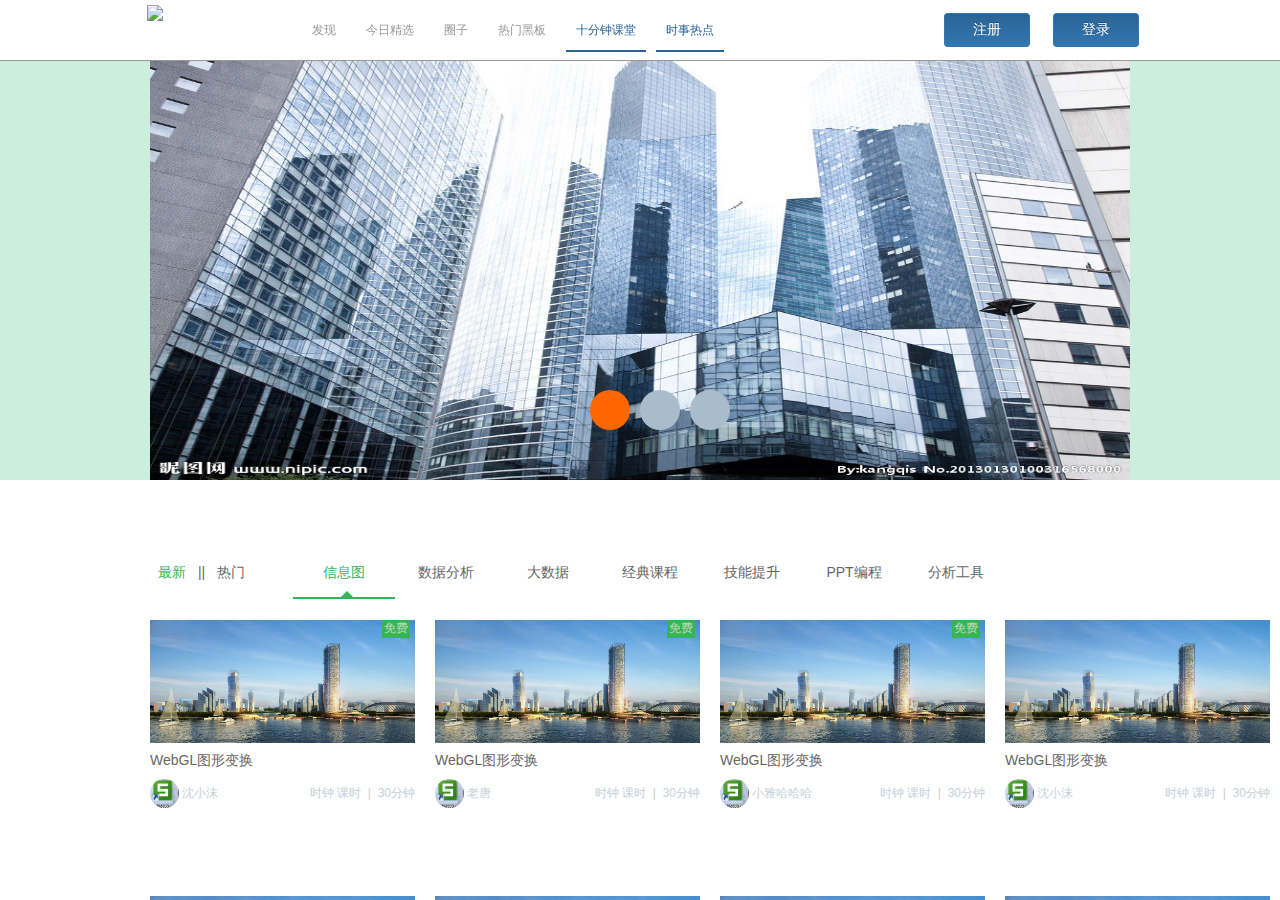
==== commit 223b9e72: "主页样式调整" ====
--- a/index.htm
+++ b/index.htm
@@ -227,9 +227,9 @@
             </div>
             <h2 class="course-title">WebGL图形变换</h2>
             <div class="course-introduce">
-              <p>
-                WebGL 图形变换，又称为仿射变换。本课程讲解其相关知识，内容包括：WebGL 图形的平移、缩放和旋转，理论结合实践，希望帮助学员深入理解并掌握。
-              </p>
+              <!-- <p>
+                WebGL 图形变换，又称为仿射变换。本课程讲解其相关知识，内容包括：WebGL 图形的平移、缩放和旋转，理论结合实践，希望帮助学员深入理解并掌握。
+              </p> -->
             </div>
              <div class="course-relative">
                <div class="course-duration clearfix">
@@ -240,6 +240,7 @@
                </div>
                <div class="course-teacher clearfix">
                  <img src="img/05.jpg" alt="授课老师">
+                 <span>沈小沫</span>
                </div>
                <span class="course-stds">2015人在学</span>
                <div style="width:100;height:2.4em;visibility:hidden;">占位</div>
@@ -260,9 +261,9 @@
             </div>
             <h2 class="course-title">WebGL图形变换</h2>
             <div class="course-introduce">
-              <p>
-                WebGL 图形变换，又称为仿射变换。本课程讲解其相关知识，内容包括：WebGL 图形的平移、缩放和旋转，理论结合实践，希望帮助学员深入理解并掌握。
-              </p>
+              <!-- <p>
+                WebGL 图形变换，又称为仿射变换。本课程讲解其相关知识，内容包括：WebGL 图形的平移、缩放和旋转，理论结合实践，希望帮助学员深入理解并掌握。
+              </p> -->
             </div>
              <div class="course-relative">
                <div class="course-duration clearfix">
@@ -273,6 +274,7 @@
                </div>
                <div class="course-teacher clearfix">
                  <img src="img/05.jpg" alt="授课老师">
+                 <span>老唐</span>
                </div>
                <span class="course-stds">2015人在学</span>
                <div style="width:100;height:2.4em;visibility:hidden;">占位</div>
@@ -293,9 +295,9 @@
             </div>
             <h2 class="course-title">WebGL图形变换</h2>
             <div class="course-introduce">
-              <p>
-                WebGL 图形变换，又称为仿射变换。本课程讲解其相关知识，内容包括：WebGL 图形的平移、缩放和旋转，理论结合实践，希望帮助学员深入理解并掌握。
-              </p>
+              <!-- <p>
+                WebGL 图形变换，又称为仿射变换。本课程讲解其相关知识，内容包括：WebGL 图形的平移、缩放和旋转，理论结合实践，希望帮助学员深入理解并掌握。
+              </p> -->
             </div>
              <div class="course-relative">
                <div class="course-duration clearfix">
@@ -306,6 +308,7 @@
                </div>
                <div class="course-teacher clearfix">
                  <img src="img/05.jpg" alt="授课老师">
+                 <span>小雅哈哈哈</span>
                </div>
                <span class="course-stds">2015人在学</span>
                <div style="width:100;height:2.4em;visibility:hidden;">占位</div>
@@ -326,9 +329,9 @@
             </div>
             <h2 class="course-title">WebGL图形变换</h2>
             <div class="course-introduce">
-              <p>
-                WebGL 图形变换，又称为仿射变换。本课程讲解其相关知识，内容包括：WebGL 图形的平移、缩放和旋转，理论结合实践，希望帮助学员深入理解并掌握。
-              </p>
+              <!-- <p>
+                WebGL 图形变换，又称为仿射变换。本课程讲解其相关知识，内容包括：WebGL 图形的平移、缩放和旋转，理论结合实践，希望帮助学员深入理解并掌握。
+              </p> -->
             </div>
              <div class="course-relative">
                <div class="course-duration clearfix">
@@ -339,6 +342,7 @@
                </div>
                <div class="course-teacher clearfix">
                  <img src="img/05.jpg" alt="授课老师">
+                 <span>沈小沫</span>
                </div>
                <span class="course-stds clearfix">2015人在学</span>
                <div style="width:100;height:2.4em;visibility:hidden;">占位</div>
@@ -364,9 +368,9 @@
             </div>
             <h2 class="course-title">WebGL图形变换</h2>
             <div class="course-introduce">
-              <p>
-                WebGL 图形变换，又称为仿射变换。本课程讲解其相关知识，内容包括：WebGL 图形的平移、缩放和旋转，理论结合实践，希望帮助学员深入理解并掌握。
-              </p>
+              <!-- <p>
+                WebGL 图形变换，又称为仿射变换。本课程讲解其相关知识，内容包括：WebGL 图形的平移、缩放和旋转，理论结合实践，希望帮助学员深入理解并掌握。
+              </p> -->
             </div>
              <div class="course-relative">
                <div class="course-duration clearfix">
@@ -377,6 +381,7 @@
                </div>
                <div class="course-teacher clearfix">
                  <img src="img/05.jpg" alt="授课老师">
+                 <span>沈小沫</span>
                </div>
                <span class="course-stds clearfix">2015人在学</span>
                <div style="width:100;height:2.4em;visibility:hidden;">占位</div>
@@ -396,9 +401,9 @@
             </div>
             <h2 class="course-title">WebGL图形变换</h2>
             <div class="course-introduce">
-              <p>
-                WebGL 图形变换，又称为仿射变换。本课程讲解其相关知识，内容包括：WebGL 图形的平移、缩放和旋转，理论结合实践，希望帮助学员深入理解并掌握。
-              </p>
+              <!-- <p>
+                WebGL 图形变换，又称为仿射变换。本课程讲解其相关知识，内容包括：WebGL 图形的平移、缩放和旋转，理论结合实践，希望帮助学员深入理解并掌握。
+              </p> -->
             </div>
              <div class="course-relative">
                <div class="course-duration clearfix">
@@ -409,6 +414,7 @@
                </div>
                <div class="course-teacher clearfix">
                  <img src="img/05.jpg" alt="授课老师">
+                 <span>沈小沫</span>
                </div>
                <span class="course-stds clearfix">2015人在学</span>
                <div style="width:100;height:2.4em;visibility:hidden;">占位</div>
@@ -428,9 +434,9 @@
             </div>
             <h2 class="course-title">WebGL图形变换</h2>
             <div class="course-introduce">
-              <p>
-                WebGL 图形变换，又称为仿射变换。本课程讲解其相关知识，内容包括：WebGL 图形的平移、缩放和旋转，理论结合实践，希望帮助学员深入理解并掌握。
-              </p>
+              <!-- <p>
+                WebGL 图形变换，又称为仿射变换。本课程讲解其相关知识，内容包括：WebGL 图形的平移、缩放和旋转，理论结合实践，希望帮助学员深入理解并掌握。
+              </p> -->
             </div>
              <div class="course-relative">
                <div class="course-duration clearfix">
@@ -441,6 +447,7 @@
                </div>
                <div class="course-teacher clearfix">
                  <img src="img/05.jpg" alt="授课老师">
+                 <span>沈小沫</span>
                </div>
                <span class="course-stds clearfix">2015人在学</span>
                <div style="width:100;height:2.4em;visibility:hidden;">占位</div>
@@ -460,9 +467,9 @@
             </div>
             <h2 class="course-title">WebGL图形变换</h2>
             <div class="course-introduce">
-              <p>
-                WebGL 图形变换，又称为仿射变换。本课程讲解其相关知识，内容包括：WebGL 图形的平移、缩放和旋转，理论结合实践，希望帮助学员深入理解并掌握。
-              </p>
+              <!-- <p>
+                WebGL 图形变换，又称为仿射变换。本课程讲解其相关知识，内容包括：WebGL 图形的平移、缩放和旋转，理论结合实践，希望帮助学员深入理解并掌握。
+              </p> -->
             </div>
              <div class="course-relative">
                <div class="course-duration clearfix">
@@ -473,6 +480,7 @@
                </div>
                <div class="course-teacher clearfix">
                  <img src="img/05.jpg" alt="授课老师">
+                 <span>沈小沫</span>
                </div>
                <span class="course-stds clearfix">2015人在学</span>
                <div style="width:100;height:2.4em;visibility:hidden;">占位</div>
--- a/css/classIndex.css
+++ b/css/classIndex.css
@@ -15,9 +15,9 @@
 a,button{cursor:pointer;}
 h1,h2,h3,h4,h5,h6,em,strong,b{font-weight:normal;}
 del,ins,u,s,a,a:hover{text-decoration:none;}
-body,textarea,input,button,select,keygen,legend{font:12px/1.14 arial,simsun;color:#333;outline:0;}
+body,textarea,input,button,select,keygen,legend{font:12px/1.14 arial,simsun;color:#666;outline:0;}
 body{background:#fff;}
-a,a:hover{color:#333;}
+a,a:hover{color:#666;}
 .clearfix:after{
 	content: '';
 	display: block;;
@@ -118,8 +118,8 @@
 	width: 1240px;
 }
 .course-info{
-	width: 230px;
-	height: 287px;
+	width: 265px;
+	height: 276px;
 	overflow: hidden;
 	float: left;
     text-align: justify;
@@ -138,13 +138,14 @@
 	border-radius: 10px;
 }
 .hot-and-newest a.bgc-change{
-	background-color: #6AEE2E;
+	/*background-color: #6AEE2E;*/
+	color: #35b558;
 }
 .cs-info-img img{
 	width: 100%;
 	height: 123px;
-	transition: -webkit-transform 0.2s ease-in;
-	transition: transform 0.2s ease-in;
+	transition: -webkit-transform .6s ease-in;
+	transition: transform .6s ease-in;
 
 }
 .cs-info-img .play-icon{
@@ -172,7 +173,8 @@
 	margin: 10px 0;
 }
 .course-introduce{
-	height: 2.8em;
+	/*height: 2.8em;*/
+		height: 0;
 	line-height: 1.4em;
 	overflow: hidden;
 }
@@ -182,11 +184,11 @@
 	/*margin: 10px 0;*/
 }
 .course-duration{
-	float: left;
+	float: right;
 }
 .course-teacher,
 .course-stds{
-	float: right;
+	float: left;
 	height: 2.4em;
 	line-height: 2.4em;
 }
@@ -229,7 +231,8 @@
 		transform: scale(1.2);
 }
 .course-item-bgc{
-	background-color: #6AEE2E;
+	/*background-color: #6AEE2E;*/
+	    color: #35b558;
 }
 .course-type li{
 	padding: 5px 0px;
@@ -245,7 +248,7 @@
     position: absolute;
     width: 102px;
     height: 2px;
-    background-color: #6AEE2E;
+    background-color: #35b558;
     bottom: 1px;
     left: 0px;
 }
@@ -254,7 +257,7 @@
 	display: block;
 	width: 0;
 	border: 6px solid transparent;
-	border-bottom: 6px solid #6AEE2E;
+	border-bottom: 6px solid #35b558;
 	position: absolute;
 	left: 50%;
 	margin-left: -3px;
@@ -267,7 +270,7 @@
 }
 .course-introduce,
 .course-relative{
-	color: #808080;
+	color: #c6d0d8;
 }
 .course-duration{
 	line-height: 2.4em;
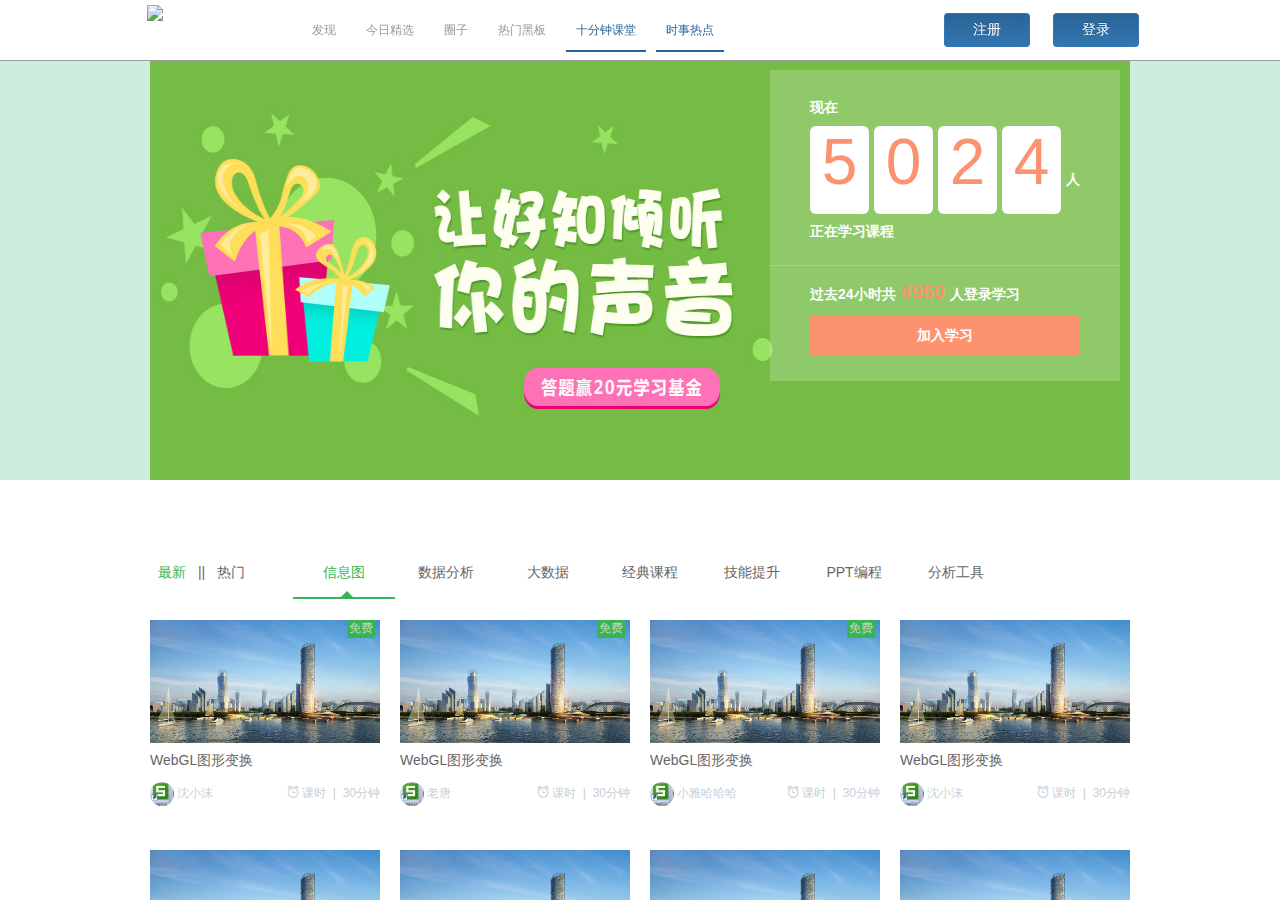
==== commit aea963fe: "首页样式一" ====
--- a/index.htm
+++ b/index.htm
@@ -9,6 +9,8 @@
     <link href="/img/icon/site.png" rel="apple-touch-icon">
     <link rel="stylesheet" type="text/css" href="css/header.css">
     <link rel="stylesheet" type="text/css" href="css/classIndex.css">
+    <link rel="stylesheet" type="text/css" href="css/icomoon/style.css">
+
     	<meta name="keywords" content="信息图,数据可视化,信息可视化,数据分析,大数据,信息图定制,信息图研究,知识分享,研究,兴趣">
 <meta name="description" content="研趣网--聪明的研究者\学习者都在这里！">
 <link rel="stylesheet" type="text/css" href="/css/simple/courseList.css">
@@ -179,10 +181,13 @@
       <div class="banner-wth980">
         <div class="banner-cont banner">
           <ul class="banner-pic-wrap" id="banner-pic-cont">
-            <li class="tuijian" ><a href="###"><img id="tuijian1" src="img/01.jpg" alt="推荐课程1"></a>推荐1</li>
-            <li class="tuijian" ><a href="###"><img id="tuijian2" src="img/02.jpg" alt="推荐课程2"></a>推荐2</li>
-            <li class="tuijian" ><a href="###"><img id="tuijian3" src="img/03.jpg" alt="推荐课程3"></a>推荐3</li>
+            <li class="tuijian" ><a href="###"><img id="tuijian1" src="img/p1.jpg" alt="推荐课程1"></a>推荐1</li>
+            <li class="tuijian" ><a href="###"><img id="tuijian2" src="img/p2.jpg" alt="推荐课程2"></a>推荐2</li>
+            <li class="tuijian" ><a href="###"><img id="tuijian3" src="img/p3.jpg" alt="推荐课程3"></a>推荐3</li>
           </ul>
+
+          
+
         <!--  <div class="tab-icon">
           <a class="curr"></a>
           <a class=""></a>
@@ -190,7 +195,25 @@
         </div> -->
           <a href="#" class="left-btn unslider-arrow prev" id="left-btn" title="向后"></a>
           <a href="#" class="right-btn unslider-arrow next" id="right-btn" title="向前"></a>
-        </div>
+          <div class="site-data-main">
+            <div class="student-num">
+              <p>现在</p> 
+              <p id="onlineNum" data-url="">
+                  <span>5</span><span>0</span><span>2</span><span>4</span>人</p>
+              <p>正在学习课程</p> 
+            </div>
+            <div class="cut-off"></div>
+            <div class="join-study">
+              <p>过去24小时共<span>4950</span>人登录学习</p>
+              <p>
+                <a class="jion-study-btn" href="">
+                  <i class=""></i>加入学习
+                </a>
+              </p>
+            </div>
+          </div>
+        </div>
+        
       </div>
     </div>
     
@@ -233,7 +256,7 @@
             </div>
              <div class="course-relative">
                <div class="course-duration clearfix">
-                 <i>时钟</i>
+                 <i class="icon-alarm"></i>
                  <span>课时&nbsp;</span>
                  <span class="divise-line">|</span>
                  <span>&nbsp;30分钟</span>
@@ -245,6 +268,7 @@
                <span class="course-stds">2015人在学</span>
                <div style="width:100;height:2.4em;visibility:hidden;">占位</div>
                 <div class="choose-more">
+                  <i class="icon-leaf"></i>
                   <em>4.9分</em>
                   <!-- <em class="course-need-pay">￥99</em> -->
                 </div>
@@ -267,7 +291,7 @@
             </div>
              <div class="course-relative">
                <div class="course-duration clearfix">
-                 <i>时钟</i>
+                 <i class="icon-alarm"></i>
                  <span>课时&nbsp;</span>
                  <span class="divise-line">|</span>
                  <span>&nbsp;30分钟</span>
@@ -279,6 +303,7 @@
                <span class="course-stds">2015人在学</span>
                <div style="width:100;height:2.4em;visibility:hidden;">占位</div>
                 <div class="choose-more">
+                  <i class="icon-leaf"></i>
                   <em>4.9分</em>
                   <!-- <em class="course-need-pay">￥99</em> -->
                 </div>
@@ -301,7 +326,7 @@
             </div>
              <div class="course-relative">
                <div class="course-duration clearfix">
-                 <i>时钟</i>
+                 <i class="icon-alarm"></i>
                  <span>课时&nbsp;</span>
                  <span class="divise-line">|</span>
                  <span>&nbsp;30分钟</span>
@@ -313,6 +338,7 @@
                <span class="course-stds">2015人在学</span>
                <div style="width:100;height:2.4em;visibility:hidden;">占位</div>
                 <div class="choose-more">
+                  <i class="icon-leaf"></i>
                   <em>4.9分</em>
                   <!-- <em class="course-need-pay">￥99</em> -->
                 </div>
@@ -335,7 +361,7 @@
             </div>
              <div class="course-relative">
                <div class="course-duration clearfix">
-                 <i>时钟</i>
+                 <i class="icon-alarm"></i>
                  <span>课时&nbsp;</span>
                   <span class="divise-line">|</span>
                  <span>&nbsp;30分钟</span>
@@ -347,15 +373,13 @@
                <span class="course-stds clearfix">2015人在学</span>
                <div style="width:100;height:2.4em;visibility:hidden;">占位</div>
                 <div class="choose-more">
+                  <i class="icon-leaf"></i>
                   <em>4.9分</em>
                   <em class="course-need-pay">￥99</em>
                 </div>
              </div>
             
           </div>
-
-
-
 
 
            <div class="course-info">
@@ -374,7 +398,7 @@
             </div>
              <div class="course-relative">
                <div class="course-duration clearfix">
-                 <i>时钟</i>
+                 <i class="icon-alarm"></i>
                  <span>课时&nbsp;</span>
                   <span class="divise-line">|</span>
                  <span>&nbsp;30分钟</span>
@@ -386,6 +410,7 @@
                <span class="course-stds clearfix">2015人在学</span>
                <div style="width:100;height:2.4em;visibility:hidden;">占位</div>
                 <div class="choose-more">
+                  <i class="icon-leaf"></i>
                   <em>4.9分</em>
                   <em class="course-need-pay">￥99</em>
                 </div>
@@ -407,7 +432,7 @@
             </div>
              <div class="course-relative">
                <div class="course-duration clearfix">
-                 <i>时钟</i>
+                 <i class="icon-alarm"></i>
                  <span>课时&nbsp;</span>
                   <span class="divise-line">|</span>
                  <span>&nbsp;30分钟</span>
@@ -419,6 +444,7 @@
                <span class="course-stds clearfix">2015人在学</span>
                <div style="width:100;height:2.4em;visibility:hidden;">占位</div>
                 <div class="choose-more">
+                  <i class="icon-leaf"></i>
                   <em>4.9分</em>
                   <em class="course-need-pay">￥99</em>
                 </div>
@@ -440,7 +466,7 @@
             </div>
              <div class="course-relative">
                <div class="course-duration clearfix">
-                 <i>时钟</i>
+                 <i class="icon-alarm"></i>
                  <span>课时&nbsp;</span>
                   <span class="divise-line">|</span>
                  <span>&nbsp;30分钟</span>
@@ -452,6 +478,7 @@
                <span class="course-stds clearfix">2015人在学</span>
                <div style="width:100;height:2.4em;visibility:hidden;">占位</div>
                 <div class="choose-more">
+                  <i class="icon-leaf"></i>
                   <em>4.9分</em>
                   <em class="course-need-pay">￥99</em>
                 </div>
@@ -473,7 +500,7 @@
             </div>
              <div class="course-relative">
                <div class="course-duration clearfix">
-                 <i>时钟</i>
+                 <i class="icon-alarm"></i>
                  <span>课时&nbsp;</span>
                   <span class="divise-line">|</span>
                  <span>&nbsp;30分钟</span>
@@ -485,6 +512,7 @@
                <span class="course-stds clearfix">2015人在学</span>
                <div style="width:100;height:2.4em;visibility:hidden;">占位</div>
                 <div class="choose-more">
+                  <i class="icon-leaf"></i>
                   <em>4.9分</em>
                   <em class="course-need-pay">￥99</em>
                 </div>
@@ -496,17 +524,52 @@
 
       <div class="load-more"><a>更多课程</a></div>
 
-      <div class="Consulting" style="display: none">
-        <div>
+      <div class="consulting" >
+        <div class="jiangshi-or-jigou">
           <h3>推荐的机构或讲师</h3>
           <a href="" >申请加入</a>
         </div>
-        <div class="Consult-wrap">
-          <div class="Consult-list1"></div>
-          <div class="Consult-list2"></div>
-          <div class="Consult-list3"></div>
-          <div class="Consult-list4"></div>
-          <div class="Consult-list5"></div>
+        <div class="consult-wrap">
+          <div class="consult-list">
+            <div class="js-pic"><a href="###"><img src="img/07.jpg" alt="讲师"></a></div>
+            <div class="js-info">
+              <h4 js-teach>和秋叶一起学ppt</h4>
+              <p>畅销书作者</p>
+              <p class="js-name">秋叶</p>
+            </div>
+          </div>
+      <div class="consult-list">
+            <div class="js-pic"><a href="###"><img src="img/08.jpg" alt="讲师"></a></div>
+            <div class="js-info">
+              <h4 js-teach>和秋叶一起学ppt</h4>
+              <p>畅销书作者</p>
+              <p class="js-name">秋叶</p>
+            </div>
+          </div>
+          <div class="consult-list">
+            <div class="js-pic"><a href="###"><img src="img/07.jpg" alt="讲师"></a></div>
+            <div class="js-info">
+              <h4 js-teach>和秋叶一起学ppt</h4>
+              <p>畅销书作者</p>
+              <p class="js-name">秋叶</p>
+            </div>
+          </div>
+          <div class="consult-list">
+            <div class="js-pic"><a href="###"><img src="img/08.jpg" alt="讲师"></a></div>
+            <div class="js-info">
+              <h4 js-teach>和秋叶一起学ppt</h4>
+              <p>畅销书作者</p>
+              <p class="js-name">秋叶</p>
+            </div>
+          </div>
+          <div class="consult-list">
+            <div class="js-pic"><a href="###"><img src="img/08.jpg" alt="讲师"></a></div>
+            <div class="js-info">
+              <h4 js-teach>和秋叶一起学ppt</h4>
+              <p>畅销书作者</p>
+              <p class="js-name">秋叶</p>
+            </div>
+          </div>
         </div>
       </div>
     </div>
@@ -516,17 +579,17 @@
   <script src="js/unslider.js"></script>
   <script >
     $(function() { 
-        $('.banner').unslider({
+       /* $('.banner').unslider({
           dots: true,
           fluid: true,  //false支持响应式
-          arrow : false
-        });
+          // arrow : false
+        });*/
         
-        $('.unslider-arrow').click(function() {
+        /*$('.unslider-arrow').click(function() {
           var unslider = $('.banner').unslider();
           var fn = this.className.split(' ')[1];
           unslider.data('unslider')[fn]();
-        });
+        });*/
     });
   </script>
 </body>
--- a/css/classIndex.css
+++ b/css/classIndex.css
@@ -118,8 +118,8 @@
 	width: 1240px;
 }
 .course-info{
-	width: 265px;
-	height: 276px;
+	width: 230px;
+	height: 230px;
 	overflow: hidden;
 	float: left;
     text-align: justify;
@@ -202,14 +202,16 @@
 	height: 420px;/*全部显示货值部分显示*/
 }
 .banner .dots>li{
-	width: 40px;
-	height: 40px;
+	width: 20px;
+	height: 20px;
 	border-radius: 50%;
 	background-color: #abc;
 	cursor: pointer;
+	opacity: .5;
 }
 .dots li:hover{
-	/*background-color: #f60;*/
+	opacity: 1;
+	background-color: #AF673B;
 }
 .banner .dots .active{
 	background: #f60;
@@ -249,7 +251,7 @@
     width: 102px;
     height: 2px;
     background-color: #35b558;
-    bottom: 1px;
+    	bottom: 1px;
     left: 0px;
 }
 .bordr-line:after{
@@ -282,8 +284,8 @@
 	line-height: 2em;
 }
 .course-teacher img{
-	width: 2.4em;
-	height: 2.4em;
+	width: 2em;
+	height: 2em;
 	border-radius: 50%;
 	vertical-align: middle;
 }
@@ -308,3 +310,115 @@
 	border-radius: 5px;
 	border: 1px solid #CDCDCD;
 }
+.load-more a:hover{
+	color: #35b558;
+}
+.load-more a:after{
+	content: ">";
+	-webkit-transform: rotate(90deg);
+	transform: rotate(90deg);
+	font-size: 19px;
+	display: inline-block;
+	margin-left: 10px;
+
+}
+.consulting{
+	margin-top: 30px;
+}
+
+.consulting .jiangshi-or-jigou{
+	overflow: hidden;
+	margin: 20px 0;
+}
+.jiangshi-or-jigou h3{
+	float: left;
+	font-size: 20px;
+}
+.jiangshi-or-jigou a{
+	float: right;
+}
+.jiangshi-or-jigou a:after {
+    content: ">";
+    display: inline-block;
+    font-size: 14px;
+}
+.jiangshi-or-jigou a:hover{
+	color: #35B558;
+}
+.consult-wrap{
+	overflow: hidden;
+    width: 1200px;
+}
+.js-info{
+	margin: 10px;
+}
+.js-pic{
+	width: 180px;
+}
+.js-pic img{
+	width: 180px;
+    height: 160px;
+}
+.consult-list{
+	width: 180px;
+	height: 250px;
+	margin-right: 20px;
+	float: left;
+}
+.js-info>h4,
+.js-info>p{
+	text-align: center;
+	line-height: 16px;
+}
+
+/*banner上的site-data-main部分*/
+.site-data-main {
+    position: absolute;
+    top: 10px;
+    right: 10px;
+    color: #fff;
+    font-size: 14px;
+    font-weight: 600;
+    background-color: rgba(255,255,255,.2);
+}
+.site-data-main p{
+	margin: 0 0 10 0;
+}
+.site-data-main .student-num{
+	padding: 30px 40px 15px 40px;
+}
+.site-data-main .student-num span{
+	width: 59px;
+	height: 88px;
+	text-align: center;
+	display: inline-block;
+	margin-right: 5px;
+	-webkit-border-radius: 6px;
+	-moz-border-radius: 6px;
+	border-radius: 6px;
+	background-color: #fff;
+	color: #fd9271;
+	font-size: 64px;
+	font-weight: normal;
+}
+.site-data-main .cut-off {
+    height: 1px;
+    background-color: rgba(255,255,255,0.2);
+}
+.site-data-main .join-study {
+    padding: 15px 40px;
+}
+.site-data-main .join-study>p>span{
+	font-size: 20px;
+	margin: 0 5px;
+	color: #fd9271;
+}
+.jion-study-btn{
+	margin-top: 12px;
+	background-color: #fd9271;
+	color: #fff;
+	padding: 12px 82px;
+	font-size: 14px;
+	text-align: center;
+	display: block;
+}--- a/css/icomoon/style.css
+++ b/css/icomoon/style.css
@@ -0,0 +1,46 @@
+@font-face {
+	font-family: 'icomoon';
+	src:url('fonts/icomoon.eot?blyypj');
+	src:url('fonts/icomoon.eot?#iefixblyypj') format('embedded-opentype'),
+		url('fonts/icomoon.ttf?blyypj') format('truetype'),
+		url('fonts/icomoon.woff?blyypj') format('woff'),
+		url('fonts/icomoon.svg?blyypj#icomoon') format('svg');
+	font-weight: normal;
+	font-style: normal;
+}
+
+i {
+	font-family: 'icomoon';
+	speak: none;
+	font-style: normal;
+	font-weight: normal;
+	font-variant: normal;
+	text-transform: none;
+	line-height: 1;
+
+	/* Better Font Rendering =========== */
+	-webkit-font-smoothing: antialiased;
+	-moz-osx-font-smoothing: grayscale;
+}
+
+.icon-share2:before {
+	content: "\e604";
+}
+.icon-share:before {
+	content: "\e603";
+}
+.icon-chat:before {
+	content: "\e600";
+}
+.icon-thumbs-up:before {
+	content: "\e601";
+}
+.icon-alarm:before {
+	content: "\e607";
+}
+.icon-leaf:before {
+	content: "\e605";
+}
+.icon-star-empty:before {
+	content: "\e602";
+}
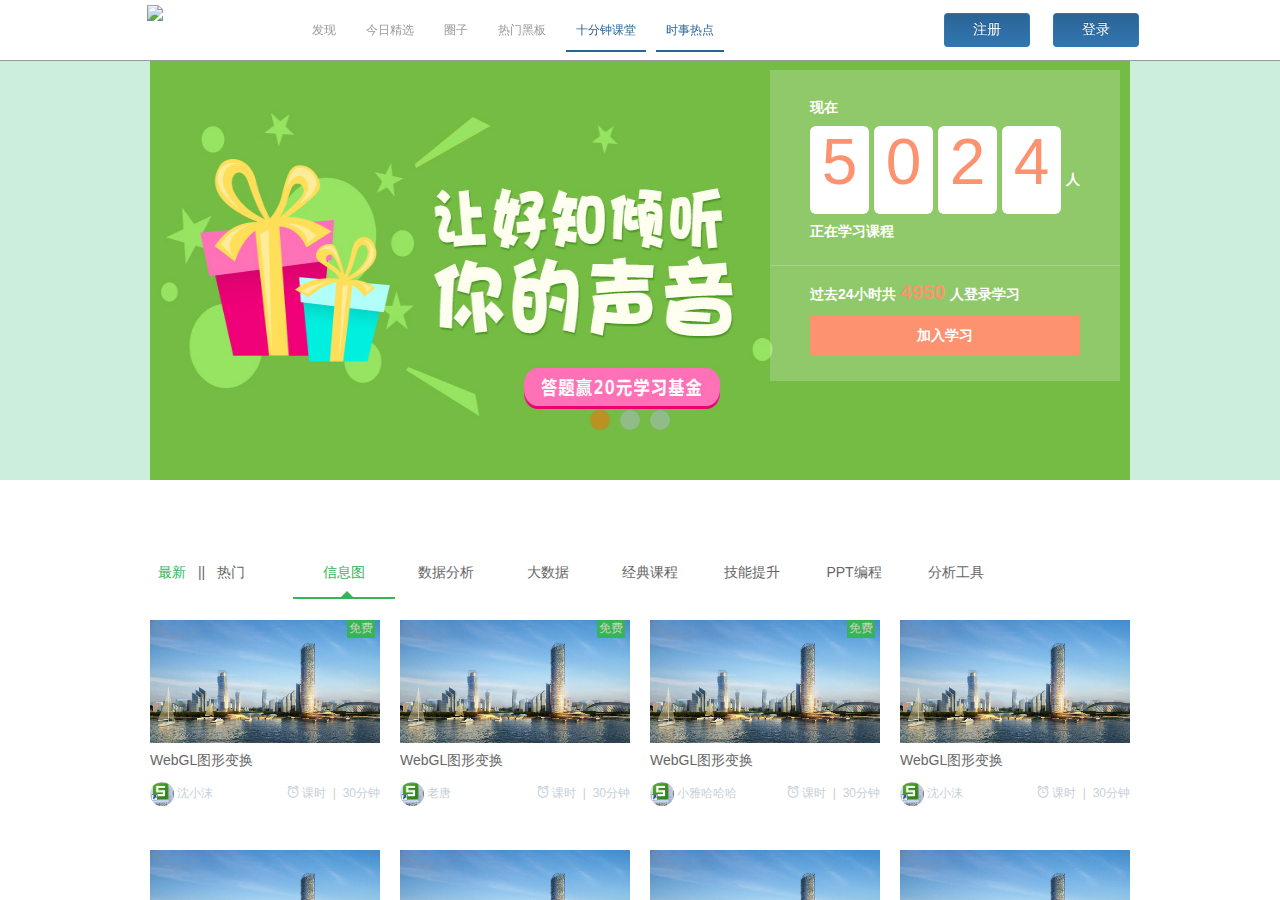
==== commit e6735f16: "未修改版" ====
--- a/index.htm
+++ b/index.htm
@@ -579,11 +579,11 @@
   <script src="js/unslider.js"></script>
   <script >
     $(function() { 
-       /* $('.banner').unslider({
+        $('.banner').unslider({
           dots: true,
           fluid: true,  //false支持响应式
           // arrow : false
-        });*/
+        });
         
         /*$('.unslider-arrow').click(function() {
           var unslider = $('.banner').unslider();
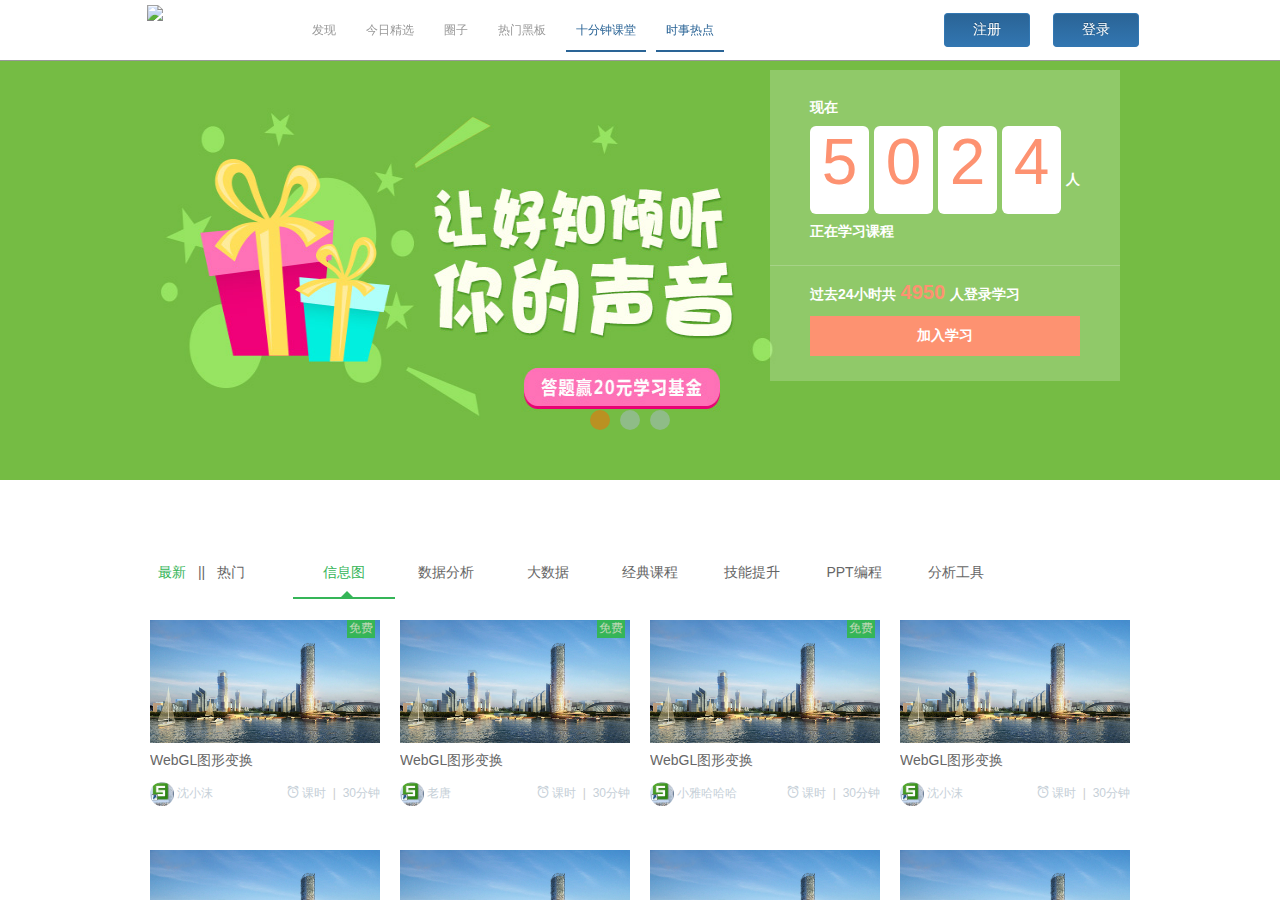
==== commit 2047cf3e: "轮播图" ====
--- a/index.htm
+++ b/index.htm
@@ -178,43 +178,54 @@
   </div>
  -->
     <div class="banner" id="banner-id">
-      <div class="banner-wth980">
-        <div class="banner-cont banner">
-          <ul class="banner-pic-wrap" id="banner-pic-cont">
-            <li class="tuijian" ><a href="###"><img id="tuijian1" src="img/p1.jpg" alt="推荐课程1"></a>推荐1</li>
-            <li class="tuijian" ><a href="###"><img id="tuijian2" src="img/p2.jpg" alt="推荐课程2"></a>推荐2</li>
-            <li class="tuijian" ><a href="###"><img id="tuijian3" src="img/p3.jpg" alt="推荐课程3"></a>推荐3</li>
+          <ul class="banner-pic-wrap " id="banner-pic-cont">
+            <li class="tuijian bgc-tuijian1 tuijian-show" >
+              <div class="tj-container ">
+                <a href="###"><img id="tuijian1" src="img/p1.jpg" alt="推荐课程1"></a>推荐1
+              </div>
+            </li>
+            <li class="tuijian bgc-tuijian2" >
+            <div class="tj-container">
+              <a href="###"><img id="tuijian2" src="img/p2.jpg" alt="推荐课程2"></a>推荐2
+            </div>
+          </li>
+            <li class="tuijian bgc-tuijian3" >
+              <div class="tj-container">
+                <a href="###"><img id="tuijian3" src="img/p3.jpg" alt="推荐课程3"></a>推荐3
+              </div>
+            </li>
           </ul>
 
           
 
-        <!--  <div class="tab-icon">
+        <div class="tab-icon">
           <a class="curr"></a>
           <a class=""></a>
           <a class=""></a>
-        </div> -->
+        </div>
           <a href="#" class="left-btn unslider-arrow prev" id="left-btn" title="向后"></a>
           <a href="#" class="right-btn unslider-arrow next" id="right-btn" title="向前"></a>
-          <div class="site-data-main">
-            <div class="student-num">
-              <p>现在</p> 
-              <p id="onlineNum" data-url="">
-                  <span>5</span><span>0</span><span>2</span><span>4</span>人</p>
-              <p>正在学习课程</p> 
-            </div>
-            <div class="cut-off"></div>
-            <div class="join-study">
-              <p>过去24小时共<span>4950</span>人登录学习</p>
-              <p>
-                <a class="jion-study-btn" href="">
-                  <i class=""></i>加入学习
-                </a>
-              </p>
-            </div>
-          </div>
-        </div>
-        
-      </div>
+          <div class="site-data">
+            <div class="sd-container">
+              <div class="site-data-main">
+                <div class="student-num">
+                  <p>现在</p> 
+                  <p id="onlineNum" data-url="">
+                      <span>5</span><span>0</span><span>2</span><span>4</span>人</p>
+                  <p>正在学习课程</p> 
+                </div>
+                <div class="cut-off"></div>
+                <div class="join-study">
+                  <p>过去24小时共<span>4950</span>人登录学习</p>
+                  <p>
+                    <a class="jion-study-btn" href="">
+                      <i class=""></i>加入学习
+                    </a>
+                  </p>
+                </div>
+              </div>
+            </div>
+          </div>
     </div>
     
     <div class="cont">
@@ -576,21 +587,54 @@
     </div>
   <script src="js/jquery-1.11.3.js"></script>
   <script src="js/courseIndex.js"></script>
-  <script src="js/unslider.js"></script>
   <script >
-    $(function() { 
-        $('.banner').unslider({
-          dots: true,
-          fluid: true,  //false支持响应式
-          // arrow : false
-        });
-        
-        /*$('.unslider-arrow').click(function() {
-          var unslider = $('.banner').unslider();
-          var fn = this.className.split(' ')[1];
-          unslider.data('unslider')[fn]();
-        });*/
+    //轮播图
+    var timer = null,
+        num = -1,
+        zIndex = 0,
+        myFn = function(){
+          if (num === $('#banner-pic-cont li').length-1) { num = -1;zIndex = 0;}
+          num++;
+          zIndex++;
+          console.log(num , zIndex);
+          $('.tuijian').eq(zIndex).css({"display":"block","left":"100%"})
+            .stop()
+            .animate({"left":"0"},500)
+            .siblings().stop()
+            .animate({"right":"100%"},500
+            ,function(){
+            $(this).css({
+            "display":"none"
+            })
+         });
+          $('.tab-icon a').eq(zIndex).addClass('curr').siblings().removeClass('curr');
+        }
+    $('.tab-icon a').mouseover(function(){
+      var zIndex = $(this).index();
+      num = zIndex;
+      $(this).addClass('curr').siblings().removeClass('curr');
+      $('.tuijian').eq(zIndex).css({
+        "display":"block",
+        "left":"100%"
+      }).stop()
+      .animate({"left":"0"},500)
+      .siblings().stop()
+      .animate({"right":"100%"},500
+      ,function(){
+        $(this).css({
+          "display":"none"
+        })
+      });
     });
+
+    timer = setInterval(myFn,2000);
+
+    $('#banner-pic-cont,.site-data,.tab-icon').hover(function(){
+      // timer = null;
+      clearInterval(timer);
+    },function(){
+      timer = setInterval(myFn,2000);
+    })
   </script>
 </body>
 </html>--- a/css/classIndex.css
+++ b/css/classIndex.css
@@ -31,37 +31,40 @@
 .banner{
 	width: 100%;
 	height: 420px;
-}
- .banner-wth980{
+	position: relative;
+}
+
+.banner-pic-wrap{
+	overflow: hidden;
+	width: 100%;
+	height: 420px;
+	position: relative;
+	z-index: 1;
+}
+.banner-pic-wrap .tuijian{
+	/*float: left;*/
+	width: 100%;
+	height: 420px;
+	display: none;
+	position: absolute;
+}
+.banner-pic-wrap .tuijian-show{
+	display: block;
+	
+	/*-webkit-transition: left .2s ease;
+	transition: left .2s ease;*/
+}
+.tj-container{
 	width: 980px;
-	margin: 0 auto
-} 
-.banner-cont {
-	width: 980px;
-	overflow: hidden;
-	position: relative;
-}
-.banner-pic-wrap{
-	overflow: hidden;
-	width: 2940px;
-}
-.banner-pic-wrap .tuijian{
-	float: left;
-	width: 980px;
-	height: 420px;
-}
-/* .tab-icon{
+	margin: 0 auto;
+}
+ .tab-icon{
 	position: absolute;
 	left: 50%;
 	bottom: 50px;
 	margin-left: -60px;
-} */
-.dots{  /*插件自动生成*/
-	position: absolute;
-	left: 50%;
-	bottom: 50px;
-	margin-left: -60px;
-}
+	z-index: 1;
+} 
 .banner-cont .left-btn,
 .banner-cont .right-btn{
 	position: absolute;
@@ -78,18 +81,25 @@
 	margin-top: -40px;
 	right: -40px;
 }
-/* .banner .tab-icon>a{
+ .banner .tab-icon>a{
 	float: left;
 	margin-left: 10px;
-} */
-.banner .dots>li{/*插件自动生成*/
-	float: left;
-	margin-left: 10px;
-}
-.cont {
+} 
+.cont{
 	width: 980px;
 	margin: 0 auto;
-
+}
+.site-data{
+	position: absolute;
+	top: 0;
+	left: 0;
+	right: 0;
+	height: 420px;
+}
+.sd-container{
+	width: 980px;
+	position: relative;
+	margin: 0 auto;
 }
 .classify{
 	text-align: center;
@@ -194,14 +204,21 @@
 }
 
 /*样式*/
-.banner{
-	background-color: #ced;
+.bgc-tuijian1{
+	background-color: #75BC44;
+}
+.bgc-tuijian2{
+	background-color: #FEC03B;
+}
+.bgc-tuijian3{
+	background-color: #FFC830;
 }
 .banner-pic-wrap img{
 	width: 100%;
 	height: 420px;/*全部显示货值部分显示*/
 }
-.banner .dots>li{
+
+.banner .tab-icon>a{
 	width: 20px;
 	height: 20px;
 	border-radius: 50%;
@@ -209,11 +226,11 @@
 	cursor: pointer;
 	opacity: .5;
 }
-.dots li:hover{
+.tab-icon a:hover{
 	opacity: 1;
 	background-color: #AF673B;
 }
-.banner .dots .active{
+.banner .tab-icon .curr{
 	background: #f60;
 }
 .banner-cont .left-btn{
@@ -380,6 +397,7 @@
     font-size: 14px;
     font-weight: 600;
     background-color: rgba(255,255,255,.2);
+    z-index: 2;
 }
 .site-data-main p{
 	margin: 0 0 10 0;
